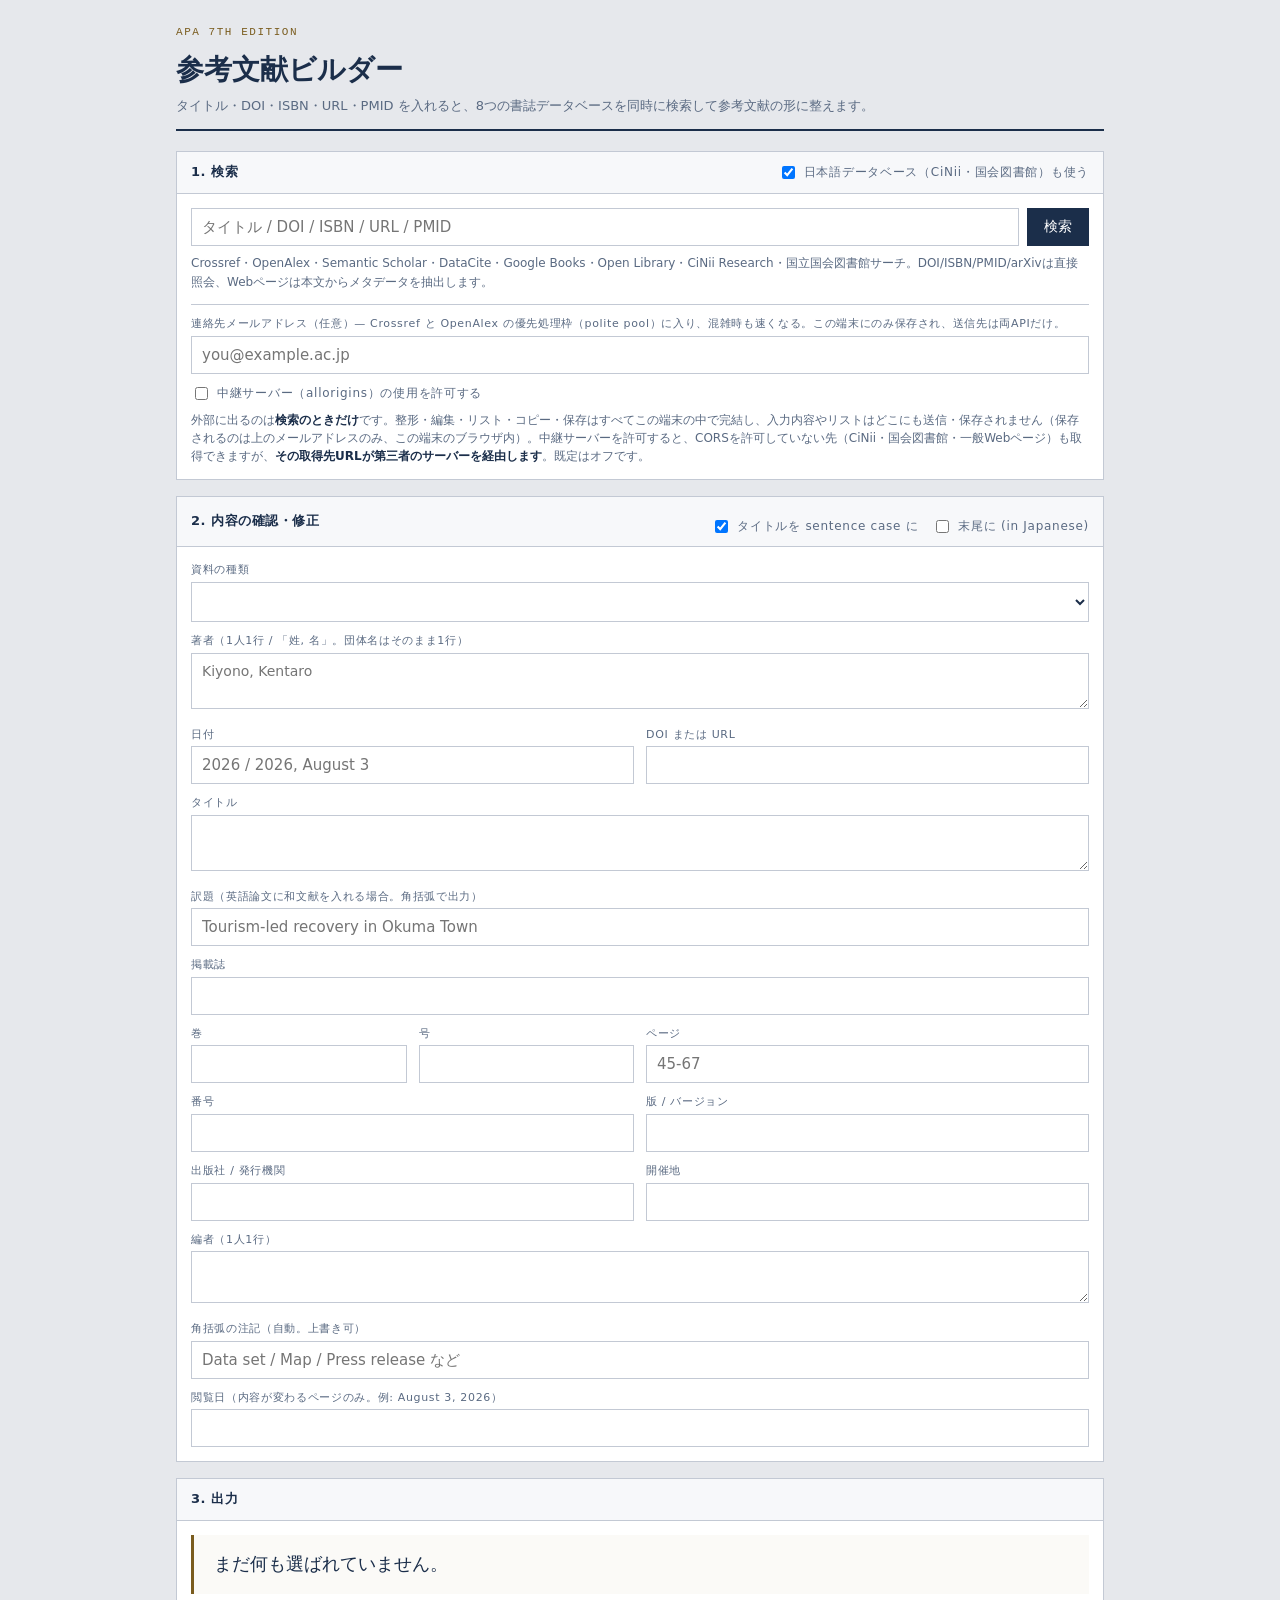
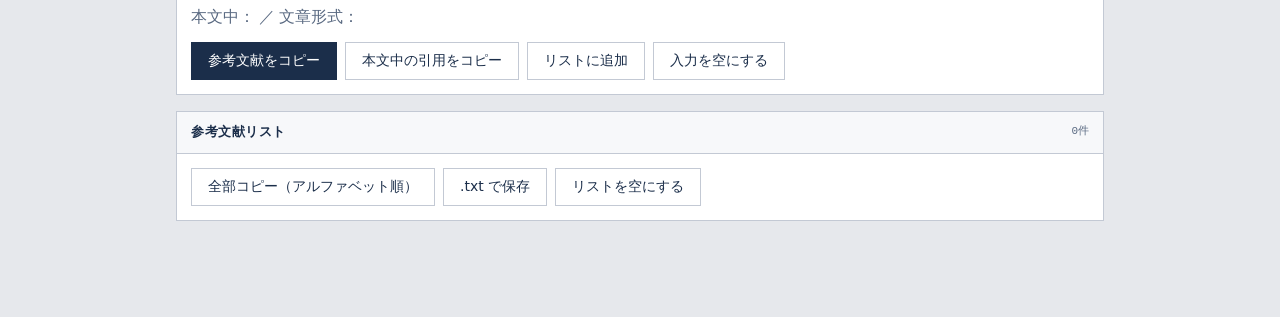
==== index.html @ dc05693f "Rename apa-reference-builder.html to index.html" ====
<!DOCTYPE html>
<html lang="ja">
<head>
<meta charset="utf-8">
<meta name="viewport" content="width=device-width,initial-scale=1">
<meta name="referrer" content="no-referrer">
<meta http-equiv="Content-Security-Policy" content="default-src 'none'; script-src 'sha256-/kB8PsT2bMf8KBr6sNuwOEn0IYfEPr0ecKoaa+F23dc='; style-src 'sha256-5qhBOXxj+8A0V5S1K7Pf5YjTyfa0Ui+eZSrd1pfh8go='; connect-src https://api.crossref.org https://api.openalex.org https://api.semanticscholar.org https://api.datacite.org https://www.googleapis.com https://openlibrary.org https://cir.nii.ac.jp https://ndlsearch.ndl.go.jp https://eutils.ncbi.nlm.nih.gov https://api.allorigins.win; img-src 'none'; font-src 'none'; media-src 'none'; object-src 'none'; frame-src 'none'; child-src 'none'; worker-src 'none'; manifest-src 'none'; base-uri 'none'; form-action 'none'; frame-ancestors 'none'">
<title>APA参考文献ビルダー</title>
<style>
:root{
  --ink:#1B2E4A;
  --ink-soft:#5A6A82;
  --paper:#E6E8EC;
  --card:#FFFFFF;
  --rule:#C3C9D4;
  --brass:#7A5C1E;
  --brass-soft:#F0E9D6;
  --warn:#8A3324;
  --sans:system-ui,-apple-system,"Segoe UI","Hiragino Sans","Noto Sans JP",sans-serif;
  --serif:"Times New Roman",Times,"YuMincho","Yu Mincho","Hiragino Mincho ProN","Noto Serif JP",serif;
  --mono:ui-monospace,SFMono-Regular,Menlo,Consolas,monospace;
}
*{box-sizing:border-box}
body{margin:0;background:var(--paper);color:var(--ink);font-family:var(--sans);font-size:15px;line-height:1.6}
.wrap{max-width:960px;margin:0 auto;padding:24px 16px 80px}
header{border-bottom:2px solid var(--ink);padding-bottom:12px;margin-bottom:20px}
h1{font-family:var(--serif);font-size:28px;font-weight:700;margin:0}
header p{margin:4px 0 0;color:var(--ink-soft);font-size:13px}
.eyebrow{font-family:var(--mono);font-size:11px;letter-spacing:.14em;text-transform:uppercase;color:var(--brass);margin:0 0 6px}
section{background:var(--card);border:1px solid var(--rule);margin-bottom:16px}
.sec-head{display:flex;justify-content:space-between;align-items:center;gap:8px;padding:10px 14px;border-bottom:1px solid var(--rule);background:#F7F8FA;flex-wrap:wrap}
.sec-head h2{font-size:13px;margin:0;font-weight:600;letter-spacing:.04em}
.sec-body{padding:14px}
.searchbar{display:flex;gap:8px;flex-wrap:wrap}
input,select,textarea{font-family:inherit;font-size:15px;color:var(--ink);background:#fff;border:1px solid var(--rule);border-radius:0;padding:9px 10px;width:100%}
input:focus,select:focus,textarea:focus,button:focus-visible{outline:2px solid var(--brass);outline-offset:1px}
textarea{resize:vertical;min-height:56px;font-size:14px}
button{font-family:inherit;font-size:14px;cursor:pointer;background:var(--ink);color:#fff;border:1px solid var(--ink);padding:9px 16px}
button:hover{background:#26405f}
button.ghost{background:transparent;color:var(--ink);border-color:var(--rule)}
button.ghost:hover{background:#EEF1F5}
button.small{padding:5px 10px;font-size:12px}
button:disabled{opacity:.45;cursor:default}
.hint{font-size:12px;color:var(--ink-soft);margin:8px 0 0}
.qbox{flex:1 1 260px;width:auto}
.panel-sub{margin-top:12px;border-top:1px solid var(--rule);padding-top:10px}
.short{min-height:44px}
.row.tight{margin-top:0}
.privacy{font-size:12px;color:var(--ink-soft);line-height:1.5;margin:0}
.privacy b{color:var(--ink);font-weight:600}
.results{list-style:none;margin:0;padding:0;max-height:420px;overflow:auto}
.results li{border-top:1px solid var(--rule);padding:10px 14px;cursor:pointer}
.results li:first-child{border-top:none}
.results li:hover,.results li:focus-visible{background:var(--brass-soft);outline:none}
.r-title{font-family:var(--serif);font-size:17px;line-height:1.35}
.r-meta{font-size:12px;color:var(--ink-soft);margin-top:3px}
.tag{font-family:var(--mono);font-size:10px;letter-spacing:.08em;text-transform:uppercase;color:var(--brass);border:1px solid var(--brass);padding:1px 5px;margin-right:6px;white-space:nowrap}
.grid{display:grid;grid-template-columns:repeat(4,1fr);gap:10px 12px}
.grid>div{grid-column:span 2}
.grid>div.full{grid-column:1/-1}
.grid>div.qtr{grid-column:span 1}
label{display:block;font-size:11px;letter-spacing:.06em;color:var(--ink-soft);margin-bottom:3px}
.output{font-family:var(--serif);font-size:18px;line-height:1.5;padding:16px 16px 16px 20px;border-left:3px solid var(--brass);background:#FBFAF7;padding-left:calc(20px + 2.2em);text-indent:-2.2em}
.intext{font-family:var(--serif);font-size:16px;margin-top:10px;color:var(--ink-soft)}
.intext b{font-weight:400;color:var(--ink)}
.row{display:flex;gap:8px;flex-wrap:wrap;margin-top:12px}
.list{list-style:none;margin:0;padding:0}
.list li{font-family:var(--serif);font-size:17px;border-top:1px solid var(--rule);padding:12px 70px 12px calc(14px + 2.2em);text-indent:-2.2em;position:relative}
.list li:first-child{border-top:none}
.list .del{position:absolute;right:8px;top:9px;text-indent:0}
.empty{padding:14px;color:var(--ink-soft);font-size:13px;font-family:var(--sans);text-indent:0}
.status{font-size:13px;color:var(--ink-soft);padding:12px 14px;border-top:1px solid var(--rule)}
.status.err{color:var(--warn)}
.toggle{display:flex;align-items:center;gap:6px;font-size:12px;color:var(--ink-soft);margin:0}
.toggle input{width:auto}
.proxy-row{margin:10px 0 8px}
.opts{display:flex;gap:14px;flex-wrap:wrap;margin-top:10px}
.count{font-family:var(--mono);font-size:11px;color:var(--ink-soft)}
@media(max-width:700px){
  .grid{grid-template-columns:repeat(2,1fr)}
  .grid>div.qtr{grid-column:span 1}
  .output,.list li{font-size:16px}
}
</style>
</head>
<body>
<div class="wrap">

<header>
  <p class="eyebrow">APA 7th edition</p>
  <h1>参考文献ビルダー</h1>
  <p>タイトル・DOI・ISBN・URL・PMID を入れると、8つの書誌データベースを同時に検索して参考文献の形に整えます。</p>
</header>

<section>
  <div class="sec-head">
    <h2>1. 検索</h2>
    <label class="toggle"><input type="checkbox" id="jp-src" checked>日本語データベース（CiNii・国会図書館）も使う</label>
  </div>
  <div class="sec-body">
    <div class="searchbar">
      <input id="q" placeholder="タイトル / DOI / ISBN / URL / PMID" class="qbox">
      <button id="go">検索</button>
    </div>
    <p class="hint">Crossref・OpenAlex・Semantic Scholar・DataCite・Google Books・Open Library・CiNii Research・国立国会図書館サーチ。DOI/ISBN/PMID/arXivは直接照会、Webページは本文からメタデータを抽出します。</p>
    <div class="panel-sub">
      <label for="mailto">連絡先メールアドレス（任意）— Crossref と OpenAlex の優先処理枠（polite pool）に入り、混雑時も速くなる。この端末にのみ保存され、送信先は両APIだけ。</label>
      <input id="mailto" type="email" placeholder="you@example.ac.jp" autocomplete="email">
      <p class="hint" id="mailto-state"></p>
      <label class="toggle proxy-row"><input type="checkbox" id="use-proxy">中継サーバー（allorigins）の使用を許可する</label>
      <p class="privacy">外部に出るのは<b>検索のときだけ</b>です。整形・編集・リスト・コピー・保存はすべてこの端末の中で完結し、入力内容やリストはどこにも送信・保存されません（保存されるのは上のメールアドレスのみ、この端末のブラウザ内）。中継サーバーを許可すると、CORSを許可していない先（CiNii・国会図書館・一般Webページ）も取得できますが、<b>その取得先URLが第三者のサーバーを経由します</b>。既定はオフです。</p>
    </div>
  </div>
  <div id="status" class="status" hidden></div>
  <ul id="results" class="results"></ul>
</section>

<section>
  <div class="sec-head">
    <h2>2. 内容の確認・修正</h2>
    <div class="opts">
      <label class="toggle"><input type="checkbox" id="sentence" checked>タイトルを sentence case に</label>
      <label class="toggle"><input type="checkbox" id="jp-note">末尾に (in Japanese)</label>
    </div>
  </div>
  <div class="sec-body">
    <div class="grid">
      <div class="full" id="w-type">
        <label for="f-type">資料の種類</label>
        <select id="f-type"></select>
      </div>
      <div class="full" id="w-authors">
        <label for="f-authors">著者（1人1行 / 「姓, 名」。団体名はそのまま1行）</label>
        <textarea id="f-authors" placeholder="Kiyono, Kentaro"></textarea>
      </div>
      <div id="w-year">
        <label for="f-year">日付</label>
        <input id="f-year" placeholder="2026 / 2026, August 3">
      </div>
      <div id="w-doi">
        <label for="f-doi">DOI または URL</label>
        <input id="f-doi">
      </div>
      <div class="full" id="w-title">
        <label for="f-title">タイトル</label>
        <textarea id="f-title"></textarea>
      </div>
      <div class="full" id="w-translated">
        <label for="f-translated">訳題（英語論文に和文献を入れる場合。角括弧で出力）</label>
        <input id="f-translated" placeholder="Tourism-led recovery in Okuma Town">
      </div>
      <div class="full" id="w-container">
        <label for="f-container">掲載誌</label>
        <input id="f-container">
      </div>
      <div class="qtr" id="w-volume"><label for="f-volume">巻</label><input id="f-volume"></div>
      <div class="qtr" id="w-issue"><label for="f-issue">号</label><input id="f-issue"></div>
      <div id="w-pages"><label for="f-pages">ページ</label><input id="f-pages" placeholder="45-67"></div>
      <div id="w-number"><label for="f-number">番号</label><input id="f-number"></div>
      <div id="w-edition"><label for="f-edition">版 / バージョン</label><input id="f-edition"></div>
      <div id="w-publisher"><label for="f-publisher">出版社 / 発行機関</label><input id="f-publisher"></div>
      <div id="w-location"><label for="f-location">開催地</label><input id="f-location"></div>
      <div class="full" id="w-editors"><label for="f-editors">編者（1人1行）</label><textarea id="f-editors" class="short"></textarea></div>
      <div class="full" id="w-descriptor"><label for="f-descriptor">角括弧の注記（自動。上書き可）</label><input id="f-descriptor" placeholder="Data set / Map / Press release など"></div>
      <div class="full" id="w-retrieved"><label for="f-retrieved">閲覧日（内容が変わるページのみ。例: August 3, 2026）</label><input id="f-retrieved"></div>
    </div>
  </div>
</section>

<section>
  <div class="sec-head"><h2>3. 出力</h2></div>
  <div class="sec-body">
    <div id="out" class="output">まだ何も選ばれていません。</div>
    <div class="intext">本文中：<b id="intext-p"></b> ／ 文章形式：<b id="intext-n"></b></div>
    <div class="row">
      <button id="copy">参考文献をコピー</button>
      <button id="copy-in" class="ghost">本文中の引用をコピー</button>
      <button id="add" class="ghost">リストに追加</button>
      <button id="reset" class="ghost">入力を空にする</button>
    </div>
  </div>
</section>

<section>
  <div class="sec-head">
    <h2>参考文献リスト</h2>
    <span class="count" id="count">0件</span>
  </div>
  <ul id="list" class="list"></ul>
  <div class="sec-body">
    <div class="row tight">
      <button id="copy-all" class="ghost">全部コピー（アルファベット順）</button>
      <button id="download" class="ghost">.txt で保存</button>
      <button id="clear" class="ghost">リストを空にする</button>
    </div>
  </div>
</section>

</div>

<script>
"use strict";
const $ = id => document.getElementById(id);

/* ============ 資料タイプ定義 ============ */
/* standalone: タイトル自体を斜体にする（単独刊行物）か否か */
const TYPES = {
  journal:   {ja:"雑誌論文", standalone:false, show:["container","volume","issue","pages","number"], labels:{container:"掲載誌", number:"論文番号"}},
  magazine:  {ja:"一般雑誌記事", standalone:false, show:["container","volume","issue","pages"], labels:{container:"雑誌名"}},
  newspaper: {ja:"新聞記事", standalone:false, show:["container","pages"], labels:{container:"新聞名"}},
  book:      {ja:"書籍", standalone:true, show:["edition","publisher"], labels:{}},
  editedbook:{ja:"編著書（全体）", standalone:true, show:["editors","edition","publisher"], labels:{}},
  chapter:   {ja:"書籍の1章", standalone:false, show:["editors","container","edition","pages","publisher"], labels:{container:"書名"}},
  encyclopedia:{ja:"事典項目", standalone:false, show:["editors","container","edition","pages","publisher"], labels:{container:"事典名"}},
  conference:{ja:"学会発表論文（予稿集）", standalone:false, show:["container","pages","publisher"], labels:{container:"予稿集名"}},
  presentation:{ja:"学会発表（口頭・ポスター）", standalone:true, show:["container","location"], labels:{container:"学会名"}, desc:"Conference presentation"},
  report:    {ja:"報告書 / 白書", standalone:true, show:["number","publisher"], labels:{number:"報告書番号"}},
  preprint:  {ja:"プレプリント", standalone:true, show:["container"], labels:{container:"リポジトリ名"}, desc:"Preprint"},
  thesis:    {ja:"学位論文", standalone:true, show:["publisher","container"], labels:{publisher:"授与大学", container:"データベース名"}, desc:"Doctoral dissertation"},
  webpage:   {ja:"Webページ", standalone:true, show:["container","retrieved"], labels:{container:"サイト名"}},
  blog:      {ja:"ブログ記事", standalone:false, show:["container"], labels:{container:"ブログ名"}},
  news_web:  {ja:"Web記事（ニュースサイト）", standalone:false, show:["container"], labels:{container:"サイト名"}},
  dataset:   {ja:"データセット", standalone:true, show:["edition","publisher"], labels:{}, desc:"Data set"},
  statistics:{ja:"統計表", standalone:true, show:["publisher","retrieved"], labels:{publisher:"作成機関"}, desc:"Data set"},
  software:  {ja:"ソフトウェア", standalone:true, show:["edition","publisher"], labels:{}, desc:"Computer software"},
  video:     {ja:"動画（YouTube等）", standalone:true, show:["container"], labels:{container:"プラットフォーム"}, desc:"Video"},
  podcast:   {ja:"ポッドキャスト", standalone:false, show:["container","number","publisher"], labels:{container:"番組名", number:"エピソード番号"}, desc:"Audio podcast episode"},
  social:    {ja:"SNS投稿", standalone:true, show:["container"], labels:{container:"プラットフォーム"}, desc:"Post"},
  press:     {ja:"プレスリリース", standalone:true, show:["publisher"], labels:{}, desc:"Press release"},
  standard:  {ja:"規格", standalone:true, show:["number","publisher"], labels:{number:"規格番号"}, descNum:"Standard No."},
  map:       {ja:"地図", standalone:true, show:["publisher"], labels:{}, desc:"Map"},
  law:       {ja:"法令・条例", standalone:true, show:["number","publisher"], labels:{number:"法令番号"}},
  manuscript:{ja:"未公刊資料", standalone:true, show:["publisher"], labels:{publisher:"所属機関"}, desc:"Unpublished manuscript"},
  other:     {ja:"その他", standalone:true, show:["container","volume","issue","pages","number","edition","publisher","editors","location"], labels:{}}
};
const ALL_FIELDS = ["container","volume","issue","pages","number","edition","publisher","editors","location","retrieved"];
const BASE_LABELS = {container:"掲載誌 / 書名 / サイト名", volume:"巻", issue:"号", pages:"ページ",
  number:"番号", edition:"版 / バージョン", publisher:"出版社 / 発行機関", editors:"編者（1人1行）",
  location:"開催地", retrieved:"閲覧日（内容が変わるページのみ。例: August 3, 2026）"};

const sel = $("f-type");
Object.entries(TYPES).forEach(([k, v]) => {
  const o = document.createElement("option");
  o.value = k; o.textContent = v.ja; sel.appendChild(o);
});

/* ============ ユーティリティ ============ */
function blank(){
  return {type:"journal", year:"", authors:[], title:"", translated:"", container:"", volume:"",
    issue:"", pages:"", number:"", edition:"", publisher:"", editors:[], location:"",
    descriptor:"", retrieved:"", doi:"", source:""};
}
let entry = blank();
let saved = [];
let candidates = [];

const isCJK = s => /[\u3040-\u30ff\u3400-\u9fff\uf900-\ufaff]/.test(s || "");
const stripTags = s => (s || "").replace(/<[^>]+>/g, "").replace(/\s+/g, " ").trim();
const esc = s => (s || "").replace(/&/g, "&amp;").replace(/</g, "&lt;").replace(/>/g, "&gt;");
const dash = s => (s || "").replace(/\s*[-–—]\s*/g, "–");

function initials(given){
  if(!given) return "";
  return given.trim().split(/\s+/).map(part =>
    part.split("-").map(p => {
      const c = p.replace(/[.\s]/g, "").charAt(0);
      return c ? c.toUpperCase() + "." : "";
    }).filter(Boolean).join("-")
  ).filter(Boolean).join(" ");
}

function looksTitleCase(s){
  const w = s.split(/\s+/).filter(x => x.length > 3);
  if(w.length < 3) return false;
  return w.filter(x => /^[A-Z]/.test(x)).length / w.length > 0.6;
}

/* sentence case: 固有名詞を壊さないよう「小文字にしてよい語」を判定する。
   判定順 = 頭字語 → 文頭 → 固有名詞リスト → 地名語（直前が固有名詞のとき） → 一般語 → 接尾辞 → 残りは大文字のまま */
const COMMON = new Set(("a an the and or but not no nor of in on at by for with from to into onto upon "+
"as is are was were be been being do does did has have had can could may might must shall should will would "+
"this that these those it its their his her our your my we they he she you i "+
"about above across after against along among around before behind below beneath beside besides between beyond "+
"during except inside outside over through throughout toward towards under underneath until up via within without "+
"more most less least many much few several such same other others another each every both all any some none "+
"new old first second third early late later recent current future past present initial final "+
"case cases study studies research analysis analyses review overview survey report reports paper papers article "+
"approach approaches method methods methodology framework model models theory theories concept concepts "+
"effect effects impact impacts influence outcome outcomes result results finding findings evidence "+
"factor factors role roles use uses using used application applications practice practices process processes "+
"system systems network networks structure structures pattern patterns trend trends change changes "+
"development developments growth decline increase decrease reduction improvement "+
"management planning policy policies strategy strategies governance decision decisions "+
"community communities society social economic economy economics political culture cultural "+
"population populations resident residents people person household households citizen citizens "+
"health healthcare medical clinical mental physical wellbeing risk risks safety exposure dose "+
"radiation nuclear radioactive contamination decontamination emission emissions pollution "+
"disaster disasters earthquake tsunami flood flooding typhoon hazard hazards emergency crisis "+
"evacuation evacuees recovery reconstruction rehabilitation resilience vulnerability preparedness mitigation "+
"tourism tourist tourists travel visitor visitors heritage destination destinations hospitality "+
"region regional local national international global rural urban coastal inland "+
"land landscape environment environmental ecological ecosystem climate weather energy water soil air forest "+
"data dataset information knowledge evidence indicator indicators index measurement assessment evaluation "+
"education educational learning teaching training school schools student students "+
"industry industries agriculture agricultural fishery fisheries manufacturing business businesses market markets "+
"transport transportation infrastructure housing building buildings facility facilities service services "+
"migration mobility depopulation aging ageing demographic demography age gender women men children youth elderly "+
"public private government governmental municipal administrative institutional "+
"design designed development based driven led oriented related associated compared comparative "+
"analysis empirical quantitative qualitative statistical spatial temporal experimental theoretical "+
"between within across toward lessons lesson perspective perspectives implication implications challenge challenges "+
"role importance significance relationship relationships difference differences similarity "+
"quality quantity level levels rate rates scale scales size number amount "+
"toward evidence potential possible necessary important major minor main key core "+
"long short term terms year years month months day days time times period stage stages phase phases "+
"life living work working home place places space spaces area areas site sites zone zones "+
"support recovery response responses reaction adaptation adaptive sustainable sustainability "+
"question questions issue issues problem problems solution solutions "+
"introduction conclusion discussion background context overview summary "+
"accident accidents incident incidents damage damages loss losses death deaths injury injuries victim victims "+
"post pre non anti inter intra multi sub trans cross self semi mid co re counter over under").split(/\s+/));

const GEO = new Set(("city town village ward district prefecture province county state region island islands "+
"bay river valley mountain mountains peninsula coast basin plain lake sea gulf strait canal "+
"university institute college school hospital museum station port airport temple shrine park "+
"government ministry agency bureau department center centre street road bridge dam plant").split(" "));

const PROPER = new Set(("january february march april may june july august september october november december "+
"monday tuesday wednesday thursday friday saturday sunday "+
"beijing nanjing chongqing kunming wyoming reading hastings bath nice mobile turkey jordan chad mali china "+
"cologne florence naples").split(/\s+/));

const SUFFIX = /(tion|sion|ment|ness|ance|ence|ity|ism|ology|ography|graphy|ship|ships|able|ible|ical|less|ful|ous|ive|ives)$/;

function sentenceCase(str){
  const s = stripTags(str);
  if(!s || isCJK(s) || !looksTitleCase(s)) return s;
  let capNext = true, prevKeptCap = false;
  return s.split(/(\s+)/).map(w => {
    if(!w.trim()) return w;
    const endsSentence = /[.:?!]["')\]]*$/.test(w);
    let keptCap = false;
    const out = w.split("-").map((p, i) => {
      const core = p.replace(/[^A-Za-z']/g, "");
      if(!core) return p;
      const lower = core.toLowerCase();
      if(core.length > 1 && core === core.toUpperCase()){ keptCap = true; return p; }
      if(/[a-z][A-Z]/.test(p)){ keptCap = true; return p; }
      if(!/^[A-Z]/.test(p)) return p;
      if(capNext && i === 0) return p;
      if(PROPER.has(lower)){ keptCap = true; return p; }
      if(GEO.has(lower) && (prevKeptCap || keptCap)){ keptCap = true; return p; }
      if(COMMON.has(lower) || SUFFIX.test(lower)) return p.charAt(0).toLowerCase() + p.slice(1);
      keptCap = true;
      return p;
    }).join("-");
    prevKeptCap = keptCap;
    capNext = endsSentence;
    return out;
  }).join("");
}

function parsePeople(text){
  return (text || "").split(/[\n;]/).map(line => {
    const t = line.trim();
    if(!t) return null;
    if(t.includes(",")){
      const [family, ...rest] = t.split(",");
      return {family: family.trim(), given: rest.join(",").trim()};
    }
    if(isCJK(t)) return {family: t, given: ""};
    const parts = t.split(/\s+/);
    if(parts.length === 1) return {family: t, given: ""};
    return {family: parts.pop(), given: parts.join(" ")};
  }).filter(Boolean);
}
const peopleToText = list => list.map(a => a.given ? `${a.family}, ${a.given}` : a.family).join("\n");
const isOrg = a => !a.given && /\s/.test(a.family) && !isCJK(a.family);

function nameInverted(a){
  if(isCJK(a.family + a.given)) return (a.family + (a.given ? " " + a.given : "")).trim();
  if(isOrg(a)) return a.family;
  const ini = initials(a.given);
  return ini ? `${a.family}, ${ini}` : a.family;
}
function nameForward(a){
  if(isCJK(a.family + a.given) || isOrg(a)) return (a.family + (a.given ? " " + a.given : "")).trim();
  const ini = initials(a.given);
  return ini ? `${ini} ${a.family}` : a.family;
}
function joinAuthors(list){
  const n = list.map(nameInverted);
  if(!n.length) return "";
  if(n.length === 1) return n[0];
  if(n.length === 2) return `${n[0]}, & ${n[1]}`;
  if(n.length <= 20) return `${n.slice(0, -1).join(", ")}, & ${n[n.length - 1]}`;
  return `${n.slice(0, 19).join(", ")}, . . . ${n[n.length - 1]}`;
}
function joinEditors(list){
  const n = list.map(nameForward);
  if(!n.length) return "";
  if(n.length === 1) return n[0];
  if(n.length === 2) return `${n[0]} & ${n[1]}`;
  return `${n.slice(0, -1).join(", ")}, & ${n[n.length - 1]}`;
}

function linkOf(e){
  const d = (e.doi || "").trim();
  if(!d) return "";
  const m = d.match(/10\.\d{4,9}\/[^\s"<>]+/);
  if(m) return "https://doi.org/" + m[0].replace(/[.,;)\]]+$/, "");
  return d;
}

/* ============ APA 組み立て ============ */
function buildHTML(e){
  const t = TYPES[e.type] || TYPES.other;
  const A = joinAuthors(e.authors);
  const year = e.year.trim() || "n.d.";
  let titleText = $("sentence").checked ? sentenceCase(e.title) : stripTags(e.title);
  if(!titleText && !A) return "";
  let T = esc(titleText);
  if(e.translated.trim()) T += ` [${esc(stripTags(e.translated))}]`;
  const title = t.standalone ? `<em>${T}</em>` : T;

  const C = esc(stripTags(e.container));
  const P = esc(stripTags(e.publisher));
  const pages = esc(dash(e.pages));
  const url = linkOf(e);
  const link = url ? (e.retrieved.trim()
    ? `Retrieved ${esc(e.retrieved.trim())}, from ${esc(url)}`
    : esc(url)) : "";

  const descriptor = (e.descriptor || t.desc || "").trim();
  const descPart = descriptor ? ` [${esc(descriptor)}]` : "";
  const editors = joinEditors(e.editors);
  const edLabel = e.editors.length > 1 ? "Eds." : "Ed.";

  let head = A ? `${esc(A)} (${esc(year)}).` : `(${esc(year)}).`;
  if(!A && C && ["webpage", "news_web", "press", "statistics"].includes(e.type)){
    head = `${C} (${esc(year)}).`;
  }
  if(e.type === "editedbook" && editors && !A) head = `${esc(editors)} (${edLabel}). (${esc(year)}).`;

  const parts = [];
  const push = s => { if(s && s.trim()) parts.push(s.trim()); };

  push(head);

  switch(e.type){
    case "journal":
    case "magazine": {
      push(title + descPart + ".");
      if(C){
        let s = `<em>${C}${e.volume ? ", " + esc(e.volume) : ""}</em>`;
        if(e.issue) s += `(${esc(e.issue)})`;
        if(pages) s += `, ${pages}`;
        else if(e.number) s += `, Article ${esc(e.number)}`;
        push(s + ".");
      }
      break;
    }
    case "newspaper": {
      push(title + descPart + ".");
      push(C ? `<em>${C}</em>${pages ? ", " + pages : ""}.` : "");
      break;
    }
    case "book":
    case "editedbook": {
      let s = title;
      if(e.edition) s += ` (${esc(e.edition)} ed.)`;
      push(s + descPart + ".");
      push(P ? P + "." : "");
      break;
    }
    case "chapter":
    case "encyclopedia": {
      push(title + descPart + ".");
      let s = "In ";
      if(editors) s += `${esc(editors)} (${edLabel}), `;
      s += `<em>${C}</em>`;
      const inner = [];
      if(e.edition) inner.push(`${esc(e.edition)} ed.`);
      if(pages) inner.push(`pp. ${pages}`);
      if(inner.length) s += ` (${inner.join(", ")})`;
      push(s + ".");
      push(P ? P + "." : "");
      break;
    }
    case "conference": {
      push(title + descPart + ".");
      push(C ? `In <em>${C}</em>${pages ? ` (pp. ${pages})` : ""}.` : "");
      push(P ? P + "." : "");
      break;
    }
    case "presentation": {
      push(title + descPart + ".");
      push([C, esc(e.location)].filter(Boolean).join(", ") + ".");
      break;
    }
    case "report": {
      let s = title;
      if(e.number) s += ` (Report No. ${esc(e.number)})`;
      push(s + descPart + ".");
      push(P ? P + "." : "");
      break;
    }
    case "standard": {
      let s = title;
      if(e.number) s += ` (Standard No. ${esc(e.number)})`;
      push(s + ".");
      push(P ? P + "." : "");
      break;
    }
    case "law": {
      let s = title;
      if(e.number) s += ` (${esc(e.number)})`;
      push(s + ".");
      push(P ? P + "." : "");
      break;
    }
    case "preprint": {
      push(title + descPart + ".");
      push((C || P) ? (C || P) + "." : "");
      break;
    }
    case "thesis": {
      const inner = [descriptor || "Thesis", P].filter(Boolean).join(", ");
      push(`${title} [${esc(inner)}].`);
      push(C ? C + "." : "");
      break;
    }
    case "dataset":
    case "software": {
      let s = title;
      if(e.edition) s += ` (Version ${esc(e.edition)})`;
      push(s + descPart + ".");
      push(P ? P + "." : "");
      break;
    }
    case "statistics": {
      push(title + descPart + ".");
      push(P ? P + "." : "");
      break;
    }
    case "podcast": {
      let s = title;
      if(e.number) s += ` (No. ${esc(e.number)})`;
      push(s + descPart + ".");
      push(C ? `In <em>${C}</em>.` : "");
      push(P ? P + "." : "");
      break;
    }
    case "video":
    case "social": {
      push(title + descPart + ".");
      push(C ? C + "." : "");
      break;
    }
    case "blog":
    case "news_web": {
      push(title + descPart + ".");
      push(C ? `<em>${C}</em>.` : "");
      break;
    }
    case "webpage": {
      push(title + descPart + ".");
      const site = (A && stripTags(e.container) === stripTags(joinAuthors(e.authors))) ? "" : C;
      push(site ? site + "." : "");
      break;
    }
    default: {
      let s = title;
      if(e.edition) s += ` (${esc(e.edition)} ed.)`;
      push(s + descPart + ".");
      if(C){
        let c = `<em>${C}${e.volume ? ", " + esc(e.volume) : ""}</em>`;
        if(e.issue) c += `(${esc(e.issue)})`;
        if(pages) c += `, ${pages}`;
        push(c + ".");
      }
      push(P ? P + "." : "");
    }
  }
  push(link);
  if($("jp-note").checked) push("(in Japanese)");

  return parts.join(" ")
    .replace(/\s+/g, " ")
    .replace(/\s+\./g, ".")
    .replace(/\.\.(?!\.)/g, ".")
    .trim();
}

const toPlain = html => html.replace(/<[^>]+>/g, "");
/* innerHTML に入れる直前の最終防衛線: <em> と </em> 以外のタグを削除する */
const sanitize = html => String(html).replace(/<(?!\/?em>)[^>]*>/gi, "");

function inText(e){
  const year = (e.year.trim().split(",")[0] || "n.d.").trim();
  const names = e.authors.map(a => a.family).filter(Boolean);
  let key;
  if(!names.length){
    key = stripTags(e.container) || stripTags(e.title).split(/\s+/).slice(0, 4).join(" ") || "Anonymous";
    if(!stripTags(e.container)) key = `"${key}"`;
  }
  else if(names.length === 1) key = names[0];
  else if(names.length === 2) key = `${names[0]} & ${names[1]}`;
  else key = `${names[0]} et al.`;
  return {paren:`(${key}, ${year})`, narrative:`${key.replace(" & ", " and ")} (${year})`};
}

/* ============ フォーム ============ */
function applyTypeUI(){
  const t = TYPES[$("f-type").value] || TYPES.other;
  ALL_FIELDS.forEach(f => {
    const w = $("w-" + f);
    const on = t.show.includes(f);
    w.hidden = !on;
    if(on){
      const lab = w.querySelector("label");
      lab.textContent = (t.labels && t.labels[f]) || BASE_LABELS[f];
    }
  });
  $("w-retrieved").hidden = !["webpage", "statistics", "news_web", "other"].includes($("f-type").value);
}

const FORM_FIELDS = ["type","year","authors","title","translated","container","volume","issue",
  "pages","number","edition","publisher","editors","location","descriptor","retrieved","doi"];

function fillForm(){
  $("f-type").value = TYPES[entry.type] ? entry.type : "other";
  $("f-year").value = entry.year;
  $("f-authors").value = peopleToText(entry.authors);
  $("f-title").value = stripTags(entry.title);
  $("f-translated").value = entry.translated;
  $("f-container").value = entry.container;
  $("f-volume").value = entry.volume;
  $("f-issue").value = entry.issue;
  $("f-pages").value = entry.pages;
  $("f-number").value = entry.number;
  $("f-edition").value = entry.edition;
  $("f-publisher").value = entry.publisher;
  $("f-editors").value = peopleToText(entry.editors);
  $("f-location").value = entry.location;
  $("f-descriptor").value = entry.descriptor;
  $("f-retrieved").value = entry.retrieved;
  $("f-doi").value = entry.doi;
  $("jp-note").checked = !!entry.jpNote;
  applyTypeUI();
  render();
}

function readForm(){
  entry.type = $("f-type").value;
  entry.year = $("f-year").value;
  entry.authors = parsePeople($("f-authors").value);
  entry.title = $("f-title").value;
  entry.translated = $("f-translated").value;
  entry.container = $("f-container").value;
  entry.volume = $("f-volume").value;
  entry.issue = $("f-issue").value;
  entry.pages = $("f-pages").value;
  entry.number = $("f-number").value;
  entry.edition = $("f-edition").value;
  entry.publisher = $("f-publisher").value;
  entry.editors = parsePeople($("f-editors").value);
  entry.location = $("f-location").value;
  entry.descriptor = $("f-descriptor").value;
  entry.retrieved = $("f-retrieved").value;
  entry.doi = $("f-doi").value;
  render();
}

FORM_FIELDS.forEach(f => {
  const el = $("f-" + f);
  el.addEventListener("input", readForm);
  el.addEventListener("change", () => { if(f === "type") applyTypeUI(); readForm(); });
});
$("sentence").addEventListener("change", render);
$("jp-note").addEventListener("change", render);

function render(){
  const html = buildHTML(entry);
  if(html.trim()) $("out").innerHTML = sanitize(html);
  else $("out").textContent = "まだ何も選ばれていません。";
  const it = inText(entry);
  $("intext-p").textContent = it.paren;
  $("intext-n").textContent = it.narrative;
}

/* ============ 取得 ============ */
function status(msg, isErr){
  const el = $("status");
  el.hidden = !msg;
  el.textContent = msg || "";
  el.className = "status" + (isErr ? " err" : "");
}

const PROXY = u => "https://api.allorigins.win/raw?url=" + encodeURIComponent(u);

/* polite pool 用の連絡先。保存できない環境（サンドボックス等）ではセッション内のみ保持 */
const MAIL_KEY = "apa-builder-mailto";
let mailto = "";
const validMail = s => /^[^\s@]+@[^\s@]+\.[^\s@]+$/.test(s);
const polite = () => validMail(mailto) ? "&mailto=" + encodeURIComponent(mailto) : "";

function loadMail(){
  try{ mailto = localStorage.getItem(MAIL_KEY) || ""; }catch(e){ mailto = ""; }
  $("mailto").value = mailto;
  showMailState();
}
function showMailState(){
  const el = $("mailto-state");
  if(!mailto) el.textContent = "未設定：匿名プールで検索します。";
  else if(!validMail(mailto)) el.textContent = "メールアドレスの形式が不正です。匿名プールで検索します。";
  else el.textContent = "polite pool を使用中。";
}
$("mailto").addEventListener("input", e => {
  mailto = e.target.value.trim();
  try{ localStorage.setItem(MAIL_KEY, mailto); }catch(err){}
  showMailState();
});

const MAX_BYTES = 3e6;
const TIMEOUT_MS = 12000;

/* 送信を最小化した fetch: Cookie を送らない・Referer を送らない・キャッシュしない・
   12秒でタイムアウト・応答サイズ上限あり。中継サーバーは明示的に許可した場合のみ。 */
async function getText(url, useProxy){
  if(useProxy && !$("use-proxy").checked) throw new Error("proxy-off");
  const ctl = new AbortController();
  const timer = setTimeout(() => ctl.abort(), TIMEOUT_MS);
  try{
    const r = await fetch(useProxy ? PROXY(url) : url, {
      method: "GET",
      mode: "cors",
      credentials: "omit",
      cache: "no-store",
      referrerPolicy: "no-referrer",
      headers: {"Accept": "application/json, text/xml, text/html"},
      signal: ctl.signal
    });
    if(!r.ok) throw new Error("HTTP " + r.status);
    const txt = await r.text();
    if(txt.length > MAX_BYTES) throw new Error("応答が大きすぎます");
    return txt;
  }finally{
    clearTimeout(timer);
  }
}

/* 取得先の検証: http/https 以外と、ローカル・内部ネットワーク宛は拒否 */
function safeURL(raw){
  let u;
  try{ u = new URL(raw.trim()); }catch(e){ throw new Error("URLの形式が不正です"); }
  if(u.protocol !== "http:" && u.protocol !== "https:") throw new Error("http / https 以外は取得しません");
  const h = u.hostname.toLowerCase().replace(/^\[|\]$/g, "");
  if(h === "localhost" || h.endsWith(".localhost") || h.endsWith(".local") || h === "::1" ||
     /^(127\.|10\.|192\.168\.|169\.254\.|0\.)/.test(h) ||
     /^172\.(1[6-9]|2\d|3[01])\./.test(h) ||
     /^(fc|fd|fe80)/.test(h))
    throw new Error("ローカル・内部ネットワークのアドレスは取得しません");
  return u.href;
}
async function getJSON(url, allowProxy){
  try{ return JSON.parse(await getText(url, false)); }
  catch(e){
    if(!allowProxy) throw e;
    return JSON.parse(await getText(url, true));
  }
}
async function getXML(url, allowProxy){
  let txt;
  try{ txt = await getText(url, false); }
  catch(e){
    if(!allowProxy) throw e;
    txt = await getText(url, true);
  }
  return new DOMParser().parseFromString(txt, "text/xml");
}

const splitName = n => {
  const t = (n || "").trim();
  if(!t) return null;
  if(isCJK(t)) return {family:t.replace(/\s+/g, " "), given:""};
  if(t.includes(",")){
    const [f, ...r] = t.split(",");
    return {family:f.trim(), given:r.join(",").trim()};
  }
  const p = t.split(/\s+/);
  if(p.length === 1) return {family:t, given:""};
  return {family:p.pop(), given:p.join(" ")};
};

/* --- Crossref --- */
const CR_TYPE = {"journal-article":"journal","book":"book","monograph":"book","edited-book":"editedbook",
  "book-chapter":"chapter","book-section":"chapter","book-part":"chapter","reference-entry":"encyclopedia",
  "proceedings-article":"conference","posted-content":"preprint","report":"report",
  "report-component":"report","dissertation":"thesis","dataset":"dataset","standard":"standard"};

function fromCrossref(it){
  const e = blank(); e.source = "Crossref";
  e.type = CR_TYPE[it.type] || "journal";
  const dp = ((it.issued || {})["date-parts"] || [[]])[0] || [];
  e.year = dp[0] ? String(dp[0]) : "";
  e.authors = (it.author || []).map(a => a.family ? {family:a.family, given:a.given || ""} : splitName(a.name)).filter(Boolean);
  e.editors = (it.editor || []).map(a => ({family:a.family || "", given:a.given || ""}));
  let t = (it.title || [])[0] || "";
  if((it.subtitle || [])[0]) t += ": " + it.subtitle[0];
  e.title = stripTags(t);
  e.container = stripTags((it["container-title"] || [])[0] || (it.event && it.event.name) || "");
  e.volume = it.volume || ""; e.issue = it.issue || ""; e.pages = it.page || "";
  e.number = it["article-number"] || "";
  e.publisher = it.publisher || "";
  e.doi = it.DOI ? "https://doi.org/" + it.DOI : (it.URL || "");
  if(e.type === "preprint" && !e.container) e.container = it["group-title"] || e.publisher;
  if(["book", "editedbook", "report"].includes(e.type)) e.container = "";
  return e;
}

/* --- OpenAlex --- */
const OA_TYPE = {"article":"journal","book":"book","book-chapter":"chapter","dissertation":"thesis",
  "preprint":"preprint","report":"report","dataset":"dataset","standard":"standard","paratext":"other"};
function fromOpenAlex(w){
  const e = blank(); e.source = "OpenAlex";
  e.type = OA_TYPE[w.type] || "journal";
  e.title = stripTags(w.display_name || w.title || "");
  e.year = w.publication_year ? String(w.publication_year) : "";
  e.authors = (w.authorships || []).map(a => splitName(a.author && a.author.display_name)).filter(Boolean);
  const src = (w.primary_location && w.primary_location.source) || {};
  e.container = src.display_name || "";
  e.publisher = src.host_organization_name || "";
  const b = w.biblio || {};
  e.volume = b.volume || ""; e.issue = b.issue || "";
  if(b.first_page) e.pages = b.first_page + (b.last_page ? "-" + b.last_page : "");
  e.doi = w.doi || (w.primary_location && w.primary_location.landing_page_url) || "";
  return e;
}

/* --- Semantic Scholar --- */
function fromS2(p){
  const e = blank(); e.source = "S2";
  e.type = "journal";
  e.title = stripTags(p.title || "");
  e.year = p.year ? String(p.year) : "";
  e.authors = (p.authors || []).map(a => splitName(a.name)).filter(Boolean);
  e.container = p.venue || "";
  if(p.journal){ e.volume = p.journal.volume || ""; e.pages = p.journal.pages || ""; }
  const ex = p.externalIds || {};
  e.doi = ex.DOI ? "https://doi.org/" + ex.DOI : (ex.ArXiv ? "https://arxiv.org/abs/" + ex.ArXiv : "");
  if(ex.ArXiv && !ex.DOI){ e.type = "preprint"; e.container = "arXiv"; }
  return e;
}

/* --- DataCite --- */
const DC_TYPE = {Dataset:"dataset", Text:"report", Software:"software", Report:"report",
  Dissertation:"thesis", Preprint:"preprint", ConferencePaper:"conference", Book:"book",
  BookChapter:"chapter", JournalArticle:"journal", Image:"other", Audiovisual:"video"};
function fromDataCite(d){
  const a = d.attributes || {};
  const e = blank(); e.source = "DataCite";
  e.type = DC_TYPE[(a.types || {}).resourceTypeGeneral] || "dataset";
  e.title = stripTags(((a.titles || [])[0] || {}).title || "");
  e.year = a.publicationYear ? String(a.publicationYear) : "";
  e.authors = (a.creators || []).map(c =>
    c.familyName ? {family:c.familyName, given:c.givenName || ""} : splitName(c.name)).filter(Boolean);
  e.publisher = typeof a.publisher === "string" ? a.publisher : ((a.publisher || {}).name || "");
  e.edition = a.version || "";
  e.doi = a.doi ? "https://doi.org/" + a.doi : (a.url || "");
  return e;
}

/* --- Google Books / Open Library --- */
function fromGoogleBooks(v){
  const vi = v.volumeInfo || {};
  const e = blank(); e.source = "Google Books"; e.type = "book";
  e.title = vi.title + (vi.subtitle ? ": " + vi.subtitle : "");
  e.authors = (vi.authors || []).map(splitName).filter(Boolean);
  e.year = (vi.publishedDate || "").slice(0, 4);
  e.publisher = vi.publisher || "";
  e.doi = vi.infoLink || "";
  return e;
}
function fromOpenLibrary(d){
  const e = blank(); e.source = "Open Library"; e.type = "book";
  e.title = d.title || "";
  e.authors = (d.author_name || []).map(splitName).filter(Boolean);
  e.year = d.first_publish_year ? String(d.first_publish_year) : "";
  e.publisher = (d.publisher || [])[0] || "";
  e.doi = d.key ? "https://openlibrary.org" + d.key : "";
  return e;
}

/* --- CiNii Research --- */
const cv = v => {
  if(v == null) return "";
  if(Array.isArray(v)) return cv(v[0]);
  if(typeof v === "object") return String(v["@value"] || v["@id"] || "");
  return String(v);
};
function fromCiNii(it){
  const e = blank(); e.source = "CiNii"; e.type = "journal";
  e.title = stripTags(cv(it["dc:title"] || it.title));
  const creators = it["dc:creator"];
  const arr = Array.isArray(creators) ? creators : (creators ? [creators] : []);
  e.authors = arr.map(c => splitName(cv(c))).filter(Boolean);
  e.container = cv(it["prism:publicationName"]);
  e.volume = cv(it["prism:volume"]);
  e.issue = cv(it["prism:number"]);
  const sp = cv(it["prism:startingPage"]), ep = cv(it["prism:endingPage"]);
  if(sp) e.pages = sp + (ep ? "-" + ep : "");
  const date = cv(it["prism:publicationDate"]) || cv(it["dc:date"]);
  e.year = (date.match(/\d{4}/) || [""])[0];
  e.publisher = cv(it["dc:publisher"]);
  e.doi = cv(it["prism:doi"]) ? "https://doi.org/" + cv(it["prism:doi"]) : cv(it["@id"]) || cv(it.link);
  if(!e.container) e.type = "book";
  return e;
}

/* --- 国立国会図書館サーチ --- */
function fromNDL(item){
  const g = tag => {
    const el = item.getElementsByTagName(tag)[0];
    return el ? (el.textContent || "").trim() : "";
  };
  const e = blank(); e.source = "NDL"; e.type = "book";
  e.title = g("title");
  const auth = g("author") || g("dc:creator");
  e.authors = auth ? auth.split(/[,、;／\/]/).map(s => splitName(s.replace(/\s*著$|\s*編$/, ""))).filter(Boolean) : [];
  e.publisher = g("dc:publisher");
  const date = g("dcterms:issued") || g("pubDate");
  e.year = (date.match(/\d{4}/) || [""])[0];
  e.doi = g("link") || g("guid");
  return e;
}

/* --- ID 判定 --- */
function extractDOI(s){
  const m = decodeURIComponent(s).match(/10\.\d{4,9}\/[-._;()/:A-Z0-9<>\[\]]+/i);
  return m ? m[0].replace(/[.,;)\]]+$/, "") : null;
}

async function lookupDOI(doi){
  const p = doi.split("/").map(encodeURIComponent).join("/");
  const q = polite() ? "?" + polite().slice(1) : "";
  try{
    const d = await getJSON("https://api.crossref.org/works/" + p + q, true);
    return fromCrossref(d.message);
  }catch(e){
    const d = await getJSON("https://api.datacite.org/dois/" + p, true);
    return fromDataCite(d.data);
  }
}

async function lookupPMID(pmid){
  const d = await getJSON(`https://eutils.ncbi.nlm.nih.gov/entrez/eutils/esummary.fcgi?db=pubmed&retmode=json&id=${pmid}`, true);
  const r = d.result[pmid];
  const e = blank(); e.source = "PubMed"; e.type = "journal";
  e.title = stripTags(r.title || "").replace(/\.$/, "");
  e.authors = (r.authors || []).filter(a => a.authtype === "Author").map(a => splitName(a.name)).filter(Boolean);
  e.container = r.fulljournalname || r.source || "";
  e.volume = r.volume || ""; e.issue = r.issue || ""; e.pages = r.pages || "";
  e.year = (r.pubdate || "").slice(0, 4);
  const doi = (r.articleids || []).find(x => x.idtype === "doi");
  e.doi = doi ? "https://doi.org/" + doi.value : "";
  return e;
}

async function fetchWebpage(rawUrl){
  const url = safeURL(rawUrl);
  /* DOMParser("text/html") はスクリプトを実行せず、外部リソースも読み込まない */
  const doc = new DOMParser().parseFromString(await getText(url, true), "text/html");
  const meta = n => {
    const el = doc.querySelector(`meta[property="${n}"]`) || doc.querySelector(`meta[name="${n}"]`);
    return el ? el.getAttribute("content") : "";
  };
  const host = new URL(url).hostname.replace(/^www\./, "");
  const e = blank(); e.source = "Web";
  e.type = /youtube\.com|youtu\.be|vimeo\.com|nicovideo/.test(host) ? "video"
    : /twitter\.com|x\.com|facebook\.com|instagram\.com|threads\.net/.test(host) ? "social"
    : /news|shimbun|asahi|yomiuri|mainichi|nikkei|sankei|nhk|kyodo|jiji/.test(host) ? "news_web"
    : /blog|note\.com|hatena|medium\.com/.test(host) ? "blog" : "webpage";
  e.title = stripTags(meta("og:title") || (doc.querySelector("title") ? doc.querySelector("title").textContent : ""));
  e.container = meta("og:site_name") || host;
  const author = meta("author") || meta("article:author") || meta("citation_author");
  if(author && !/^https?:/.test(author)) e.authors = parsePeople(author);
  const pub = meta("article:published_time") || meta("citation_publication_date") || meta("date") || meta("pubdate");
  if(pub){
    const d = new Date(pub);
    if(!isNaN(d)) e.year = `${d.getFullYear()}, ${d.toLocaleString("en-US", {month:"long"})} ${d.getDate()}`;
  }
  const cDoi = meta("citation_doi");
  e.doi = cDoi ? "https://doi.org/" + cDoi : url;
  return e;
}

/* --- 統合検索 --- */
function dedupe(items){
  const seen = new Map();
  items.forEach(e => {
    if(!e || !e.title) return;
    const doi = (linkOf(e).match(/10\.\d{4,9}\/\S+/) || [""])[0].toLowerCase();
    const key = doi || (stripTags(e.title).toLowerCase().replace(/[^a-z0-9\u3040-\u9fff]/g, "").slice(0, 60) + "|" + e.year);
    const prev = seen.get(key);
    if(!prev) seen.set(key, e);
    else{
      const score = x => (linkOf(x) ? 2 : 0) + (x.container ? 1 : 0) + (x.authors.length ? 1 : 0) + (x.pages ? 1 : 0);
      if(score(e) > score(prev)) seen.set(key, e);
    }
  });
  return [...seen.values()];
}

async function multiSearch(q){
  const jp = $("jp-src").checked && (isCJK(q) || /[ぁ-ん]/.test(q));
  const jobs = [
    getJSON("https://api.crossref.org/works?rows=6&select=DOI,title,subtitle,author,editor,issued,container-title,volume,issue,page,article-number,publisher,type,URL,event,group-title&query.bibliographic=" + encodeURIComponent(q) + polite(), true)
      .then(d => (d.message.items || []).map(fromCrossref)),
    getJSON("https://api.openalex.org/works?per-page=5&search=" + encodeURIComponent(q) + polite(), true)
      .then(d => (d.results || []).map(fromOpenAlex)),
    getJSON("https://api.semanticscholar.org/graph/v1/paper/search?limit=5&fields=title,year,authors,venue,journal,externalIds&query=" + encodeURIComponent(q), false)
      .then(d => (d.data || []).map(fromS2)),
    getJSON("https://api.datacite.org/dois?page[size]=4&query=" + encodeURIComponent(q), true)
      .then(d => (d.data || []).map(fromDataCite)),
    getJSON("https://www.googleapis.com/books/v1/volumes?maxResults=4&q=" + encodeURIComponent(q), true)
      .then(d => (d.items || []).map(fromGoogleBooks)),
    getJSON("https://openlibrary.org/search.json?limit=4&fields=title,author_name,first_publish_year,publisher,key&q=" + encodeURIComponent(q), true)
      .then(d => (d.docs || []).map(fromOpenLibrary))
  ];
  if(jp){
    jobs.push(
      getJSON("https://cir.nii.ac.jp/opensearch/all?format=json&count=6&q=" + encodeURIComponent(q), true)
        .then(d => {
          const g = (d["@graph"] || [])[0] || {};
          return (g.items || []).map(fromCiNii);
        }),
      getXML("https://ndlsearch.ndl.go.jp/api/opensearch?cnt=5&any=" + encodeURIComponent(q), true)
        .then(doc => [...doc.getElementsByTagName("item")].map(fromNDL))
    );
  }
  const res = await Promise.allSettled(jobs);
  const ok = res.filter(r => r.status === "fulfilled").flatMap(r => r.value || []);
  const failed = res.filter(r => r.status === "rejected").length;
  return {items: dedupe(ok), failed, total: jobs.length};
}

function showResults(items){
  candidates = items;
  const ul = $("results");
  ul.innerHTML = "";
  items.forEach((e, i) => {
    const li = document.createElement("li");
    li.tabIndex = 0;
    const names = e.authors.map(a => a.family).slice(0, 3).join(", ") + (e.authors.length > 3 ? " ほか" : "");
    const t = document.createElement("div");
    t.className = "r-title";
    t.textContent = stripTags(e.title) || "(タイトルなし)";
    const m = document.createElement("div");
    m.className = "r-meta";
    const tag = document.createElement("span");
    tag.className = "tag";
    tag.textContent = (TYPES[e.type] || {}).ja || e.type;
    m.appendChild(tag);
    m.appendChild(document.createTextNode(
      [names.trim(), e.year, stripTags(e.container), e.source].filter(Boolean).join(" · ")));
    li.appendChild(t);
    li.appendChild(m);
    const pick = () => {
      entry = Object.assign(blank(), items[i]);
      fillForm();
      $("out").scrollIntoView({block:"center", behavior:"smooth"});
    };
    li.addEventListener("click", pick);
    li.addEventListener("keydown", ev => { if(ev.key === "Enter" || ev.key === " "){ ev.preventDefault(); pick(); }});
    ul.appendChild(li);
  });
}

async function search(){
  const q = $("q").value.trim();
  if(!q) return;
  $("results").innerHTML = "";
  status("検索中…");
  $("go").disabled = true;
  try{
    const doi = extractDOI(q);
    const arxiv = q.match(/arxiv\.org\/(?:abs|pdf)\/([0-9]{4}\.[0-9]{4,5})/i) || q.match(/^arxiv:\s*([0-9]{4}\.[0-9]{4,5})/i);
    const isbn = q.replace(/[-\s]/g, "").match(/^(?:97[89])?\d{9}[\dXx]$/);
    const pmid = q.match(/^(?:pmid:?\s*)?(\d{7,8})$/i);

    if(doi || arxiv){
      const e = await lookupDOI(doi || "10.48550/arXiv." + arxiv[1]);
      showResults([e]); entry = e; fillForm(); status("");
    }else if(pmid){
      const e = await lookupPMID(pmid[1]);
      showResults([e]); entry = e; fillForm(); status("");
    }else if(isbn){
      const n = q.replace(/[-\s]/g, "");
      const [g, o] = await Promise.allSettled([
        getJSON("https://www.googleapis.com/books/v1/volumes?q=isbn:" + n, true),
        getJSON("https://openlibrary.org/search.json?limit=3&fields=title,author_name,first_publish_year,publisher,key&q=" + n, true)
      ]);
      let items = [];
      if(g.status === "fulfilled") items = items.concat((g.value.items || []).map(fromGoogleBooks));
      if(o.status === "fulfilled") items = items.concat((o.value.docs || []).map(fromOpenLibrary));
      items = dedupe(items);
      if(!items.length) throw new Error("該当なし");
      showResults(items); entry = Object.assign(blank(), items[0]); fillForm(); status("");
    }else if(/^https?:\/\//i.test(q)){
      status("ページを読み込み中…");
      const e = await fetchWebpage(q);
      showResults([e]); entry = e; fillForm();
      status("Webページとして取得しました。著者・日付・種類は確認してください。");
    }else{
      const {items, failed, total} = await multiSearch(q);
      if(!items.length) throw new Error("該当なし");
      showResults(items);
      status(`${items.length}件（${total - failed}/${total}のデータベースが応答）。該当するものを選んでください。`);
    }
  }catch(err){
    const msg = err.message || "";
    if(msg === "proxy-off" || err.name === "AbortError"){
      status(err.name === "AbortError"
        ? "時間内に応答がありませんでした。もう一度試すか、下のフォームに直接入力してください。"
        : "この取得先はCORSを許可していないため、中継サーバーが必要です。上の「中継サーバーの使用を許可する」をオンにするか、下のフォームに直接入力してください。", true);
      return;
    }
    const blocked = /Load failed|Failed to fetch|NetworkError|CORS/i.test(msg);
    status(blocked
      ? "外部への通信がブロックされています。このファイルをダウンロードして開くか、GitHub Pages 等に置いて実行してください（Claudeのプレビュー内では外部APIを呼べません）。下のフォームへの直接入力は使えます。"
      : "取得できませんでした（" + msg + "）。下のフォームに直接入力すれば整形できます。", true);
  }finally{
    $("go").disabled = false;
  }
}
$("go").addEventListener("click", search);
$("q").addEventListener("keydown", e => { if(e.key === "Enter") search(); });

/* ============ コピー・リスト ============ */
async function copy(html, text){
  try{
    if(navigator.clipboard && window.ClipboardItem && window.isSecureContext){
      await navigator.clipboard.write([new ClipboardItem({
        "text/html": new Blob([html], {type:"text/html"}),
        "text/plain": new Blob([text], {type:"text/plain"})
      })]);
      return true;
    }
    await navigator.clipboard.writeText(text);
    return true;
  }catch(e){
    const ta = document.createElement("textarea");
    ta.value = text; document.body.appendChild(ta); ta.select();
    const ok = document.execCommand("copy"); ta.remove();
    return ok;
  }
}
function flash(btn, msg){
  const old = btn.textContent;
  btn.textContent = msg;
  setTimeout(() => { btn.textContent = old; }, 1400);
}
const wrapFont = html => `<span style="font-family:'Times New Roman',serif">${html}</span>`;

$("copy").addEventListener("click", async e => {
  const html = buildHTML(entry);
  if(!toPlain(html).trim()) return;
  await copy(wrapFont(html), toPlain(html));
  flash(e.target, "コピーしました");
});
$("copy-in").addEventListener("click", async e => {
  const it = inText(entry);
  await copy(wrapFont(it.paren), it.paren);
  flash(e.target, "コピーしました");
});
$("add").addEventListener("click", e => {
  const html = buildHTML(entry);
  if(!toPlain(html).trim()) return;
  const first = entry.authors[0];
  const key = (first ? first.family : (stripTags(entry.container) || stripTags(entry.title))).toLowerCase();
  saved.push({html, key});
  drawList();
  flash(e.target, "追加しました");
});
$("reset").addEventListener("click", () => { entry = blank(); fillForm(); });

const sortedSaved = () => saved.slice().sort((a, b) => a.key.localeCompare(b.key, "en"));

function drawList(){
  const ul = $("list");
  ul.innerHTML = "";
  $("count").textContent = saved.length + "件";
  if(!saved.length){
    const li = document.createElement("li");
    li.className = "empty";
    li.textContent = "まだ何もありません。";
    ul.appendChild(li);
    return;
  }
  sortedSaved().forEach(item => {
    const li = document.createElement("li");
    li.innerHTML = sanitize(item.html);
    const btn = document.createElement("button");
    btn.className = "ghost small del";
    btn.textContent = "削除";
    btn.addEventListener("click", () => { saved.splice(saved.indexOf(item), 1); drawList(); });
    li.appendChild(btn);
    ul.appendChild(li);
  });
}
$("copy-all").addEventListener("click", async e => {
  if(!saved.length) return;
  const html = wrapFont(sortedSaved().map(s => `<p style="text-indent:-2em;padding-left:2em;margin:0 0 .6em">${s.html}</p>`).join(""));
  const text = sortedSaved().map(s => toPlain(s.html)).join("\n\n");
  await copy(html, text);
  flash(e.target, "コピーしました");
});
$("download").addEventListener("click", () => {
  if(!saved.length) return;
  const text = "References\n\n" + sortedSaved().map(s => toPlain(s.html)).join("\n\n");
  const a = document.createElement("a");
  a.href = URL.createObjectURL(new Blob([text], {type:"text/plain;charset=utf-8"}));
  a.download = "references.txt";
  a.click();
  URL.revokeObjectURL(a.href);
});
$("clear").addEventListener("click", () => {
  if(saved.length && confirm("リストを空にしますか？")){ saved = []; drawList(); }
});

applyTypeUI();
loadMail();
drawList();
render();
</script>
</body>
</html>
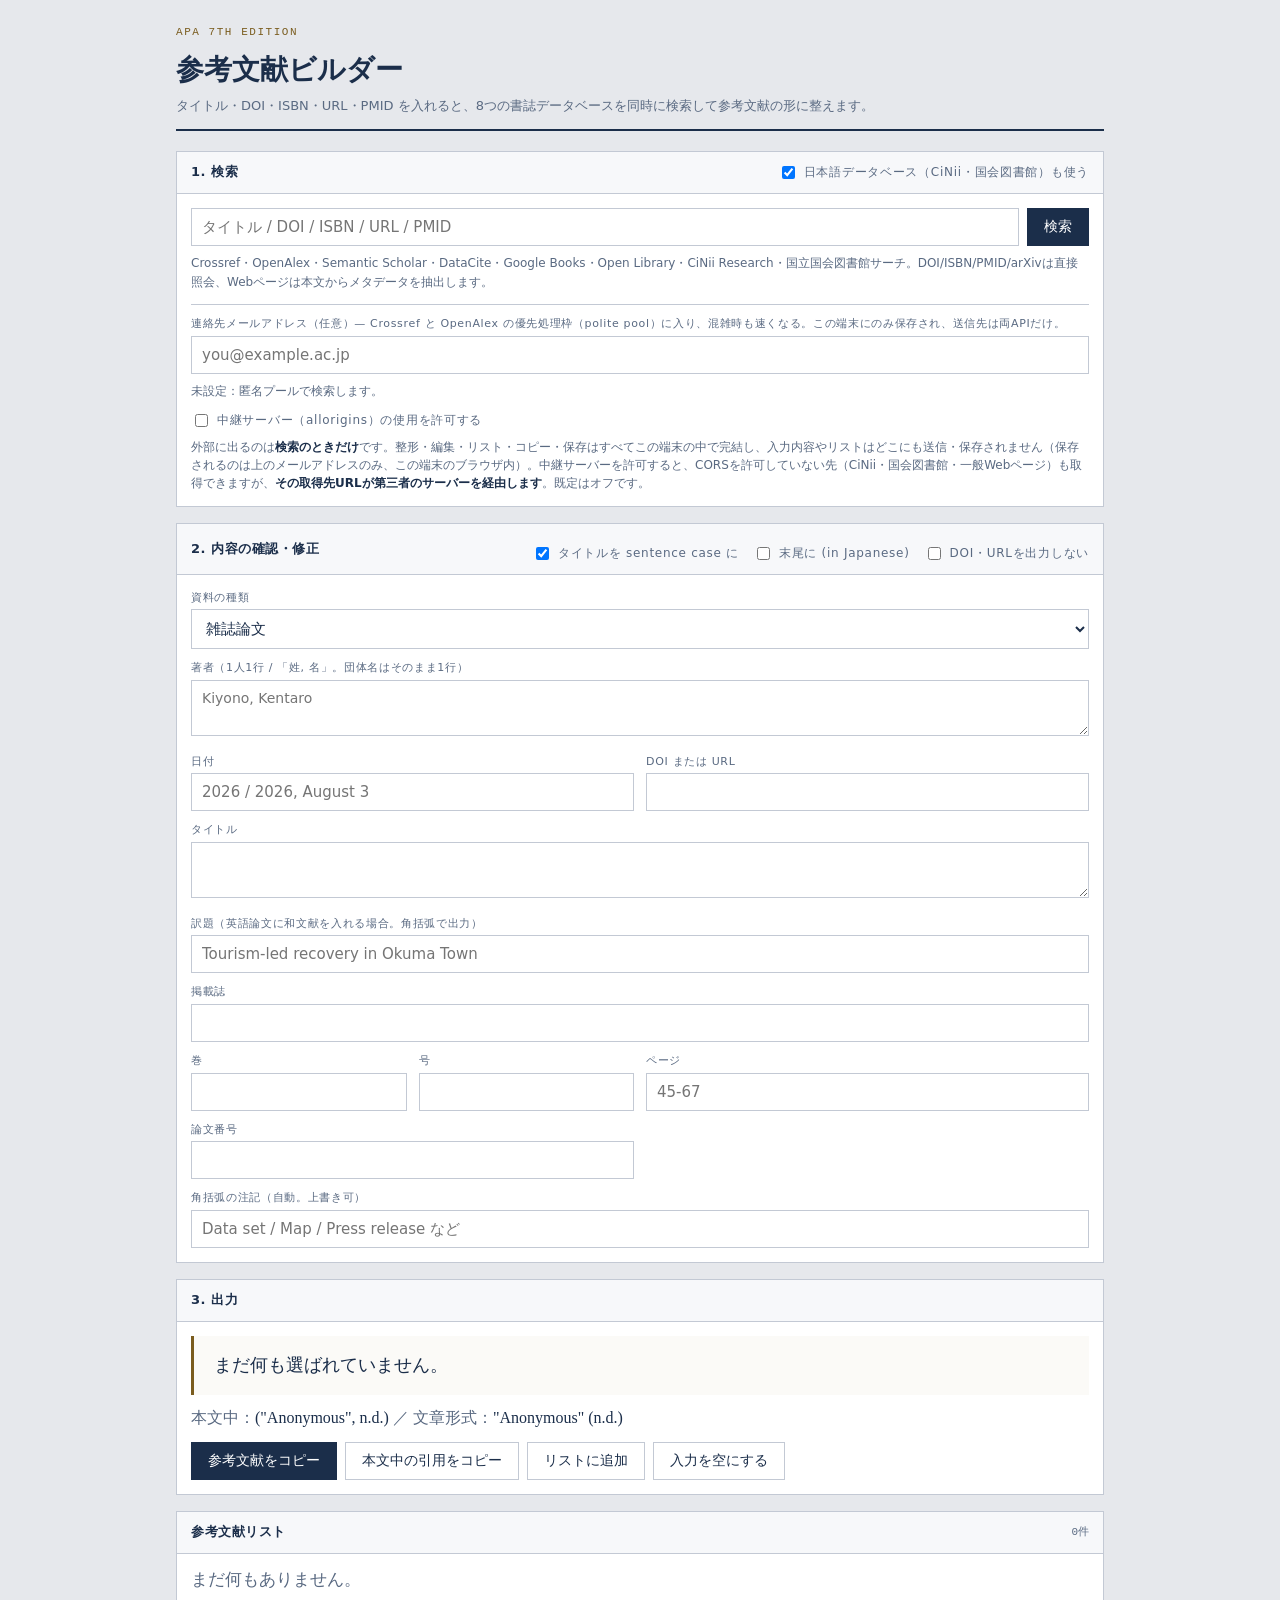
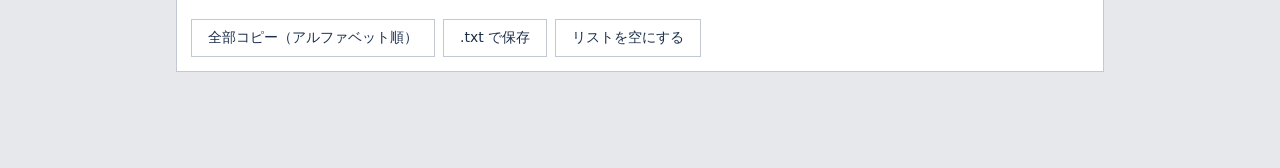
==== commit f470cda7: "Add files via upload" ====
--- a/index.html
+++ b/index.html
@@ -4,7 +4,7 @@
 <meta charset="utf-8">
 <meta name="viewport" content="width=device-width,initial-scale=1">
 <meta name="referrer" content="no-referrer">
-<meta http-equiv="Content-Security-Policy" content="default-src 'none'; script-src 'sha256-/kB8PsT2bMf8KBr6sNuwOEn0IYfEPr0ecKoaa+F23dc='; style-src 'sha256-5qhBOXxj+8A0V5S1K7Pf5YjTyfa0Ui+eZSrd1pfh8go='; connect-src https://api.crossref.org https://api.openalex.org https://api.semanticscholar.org https://api.datacite.org https://www.googleapis.com https://openlibrary.org https://cir.nii.ac.jp https://ndlsearch.ndl.go.jp https://eutils.ncbi.nlm.nih.gov https://api.allorigins.win; img-src 'none'; font-src 'none'; media-src 'none'; object-src 'none'; frame-src 'none'; child-src 'none'; worker-src 'none'; manifest-src 'none'; base-uri 'none'; form-action 'none'; frame-ancestors 'none'">
+<meta http-equiv="Content-Security-Policy" content="default-src 'none'; script-src 'unsafe-inline'; style-src 'unsafe-inline'; connect-src https://api.crossref.org https://api.openalex.org https://api.semanticscholar.org https://api.datacite.org https://www.googleapis.com https://openlibrary.org https://cir.nii.ac.jp https://ndlsearch.ndl.go.jp https://eutils.ncbi.nlm.nih.gov https://api.allorigins.win; img-src 'none'; font-src 'none'; media-src 'none'; object-src 'none'; frame-src 'none'; child-src 'none'; worker-src 'none'; manifest-src 'none'; base-uri 'none'; form-action 'none'; frame-ancestors 'none'">
 <title>APA参考文献ビルダー</title>
 <style>
 :root{
@@ -121,6 +121,7 @@
     <div class="opts">
       <label class="toggle"><input type="checkbox" id="sentence" checked>タイトルを sentence case に</label>
       <label class="toggle"><input type="checkbox" id="jp-note">末尾に (in Japanese)</label>
+      <label class="toggle"><input type="checkbox" id="no-doi">DOI・URLを出力しない</label>
     </div>
   </div>
   <div class="sec-body">
@@ -413,11 +414,15 @@
 }
 
 /* ============ APA 組み立て ============ */
-function buildHTML(e){
+function buildHTML(e, o){
+  o = o || {};
+  const optSentence = o.sentence !== undefined ? o.sentence : $("sentence").checked;
+  const optJpNote = o.jpNote !== undefined ? o.jpNote : $("jp-note").checked;
+  const optNoDoi = o.noDoi !== undefined ? o.noDoi : $("no-doi").checked;
   const t = TYPES[e.type] || TYPES.other;
   const A = joinAuthors(e.authors);
   const year = e.year.trim() || "n.d.";
-  let titleText = $("sentence").checked ? sentenceCase(e.title) : stripTags(e.title);
+  let titleText = optSentence ? sentenceCase(e.title) : stripTags(e.title);
   if(!titleText && !A) return "";
   let T = esc(titleText);
   if(e.translated.trim()) T += ` [${esc(stripTags(e.translated))}]`;
@@ -426,7 +431,7 @@
   const C = esc(stripTags(e.container));
   const P = esc(stripTags(e.publisher));
   const pages = esc(dash(e.pages));
-  const url = linkOf(e);
+  const url = optNoDoi ? "" : linkOf(e);
   const link = url ? (e.retrieved.trim()
     ? `Retrieved ${esc(e.retrieved.trim())}, from ${esc(url)}`
     : esc(url)) : "";
@@ -583,7 +588,7 @@
     }
   }
   push(link);
-  if($("jp-note").checked) push("(in Japanese)");
+  if(optJpNote) push("(in Japanese)");
 
   return parts.join(" ")
     .replace(/\s+/g, " ")
@@ -679,6 +684,8 @@
 });
 $("sentence").addEventListener("change", render);
 $("jp-note").addEventListener("change", render);
+/* DOI/URL の有無は出力全体に効く設定なので、保存済みリストも描き直す */
+$("no-doi").addEventListener("change", () => { render(); drawList(); });
 
 function render(){
   const html = buildHTML(entry);
@@ -1175,13 +1182,23 @@
   flash(e.target, "コピーしました");
 });
 $("add").addEventListener("click", e => {
-  const html = buildHTML(entry);
-  if(!toPlain(html).trim()) return;
+  if(!toPlain(buildHTML(entry)).trim()) return;
   const first = entry.authors[0];
   const key = (first ? first.family : (stripTags(entry.container) || stripTags(entry.title))).toLowerCase();
-  saved.push({html, key});
+  saved.push({
+    entry: JSON.parse(JSON.stringify(entry)),
+    sentence: $("sentence").checked,
+    jpNote: $("jp-note").checked,
+    key
+  });
   drawList();
   flash(e.target, "追加しました");
+});
+
+/* 追加時の設定（sentence case / in Japanese）は項目ごとに固定。
+   DOI・URLの有無だけは現在の設定を反映して描き直す */
+const renderSaved = item => buildHTML(item.entry, {
+  sentence: item.sentence, jpNote: item.jpNote, noDoi: $("no-doi").checked
 });
 $("reset").addEventListener("click", () => { entry = blank(); fillForm(); });
 
@@ -1200,7 +1217,7 @@
   }
   sortedSaved().forEach(item => {
     const li = document.createElement("li");
-    li.innerHTML = sanitize(item.html);
+    li.innerHTML = sanitize(renderSaved(item));
     const btn = document.createElement("button");
     btn.className = "ghost small del";
     btn.textContent = "削除";
@@ -1211,14 +1228,14 @@
 }
 $("copy-all").addEventListener("click", async e => {
   if(!saved.length) return;
-  const html = wrapFont(sortedSaved().map(s => `<p style="text-indent:-2em;padding-left:2em;margin:0 0 .6em">${s.html}</p>`).join(""));
-  const text = sortedSaved().map(s => toPlain(s.html)).join("\n\n");
+  const html = wrapFont(sortedSaved().map(s => `<p style="text-indent:-2em;padding-left:2em;margin:0 0 .6em">${sanitize(renderSaved(s))}</p>`).join(""));
+  const text = sortedSaved().map(s => toPlain(renderSaved(s))).join("\n\n");
   await copy(html, text);
   flash(e.target, "コピーしました");
 });
 $("download").addEventListener("click", () => {
   if(!saved.length) return;
-  const text = "References\n\n" + sortedSaved().map(s => toPlain(s.html)).join("\n\n");
+  const text = "References\n\n" + sortedSaved().map(s => toPlain(renderSaved(s))).join("\n\n");
   const a = document.createElement("a");
   a.href = URL.createObjectURL(new Blob([text], {type:"text/plain;charset=utf-8"}));
   a.download = "references.txt";
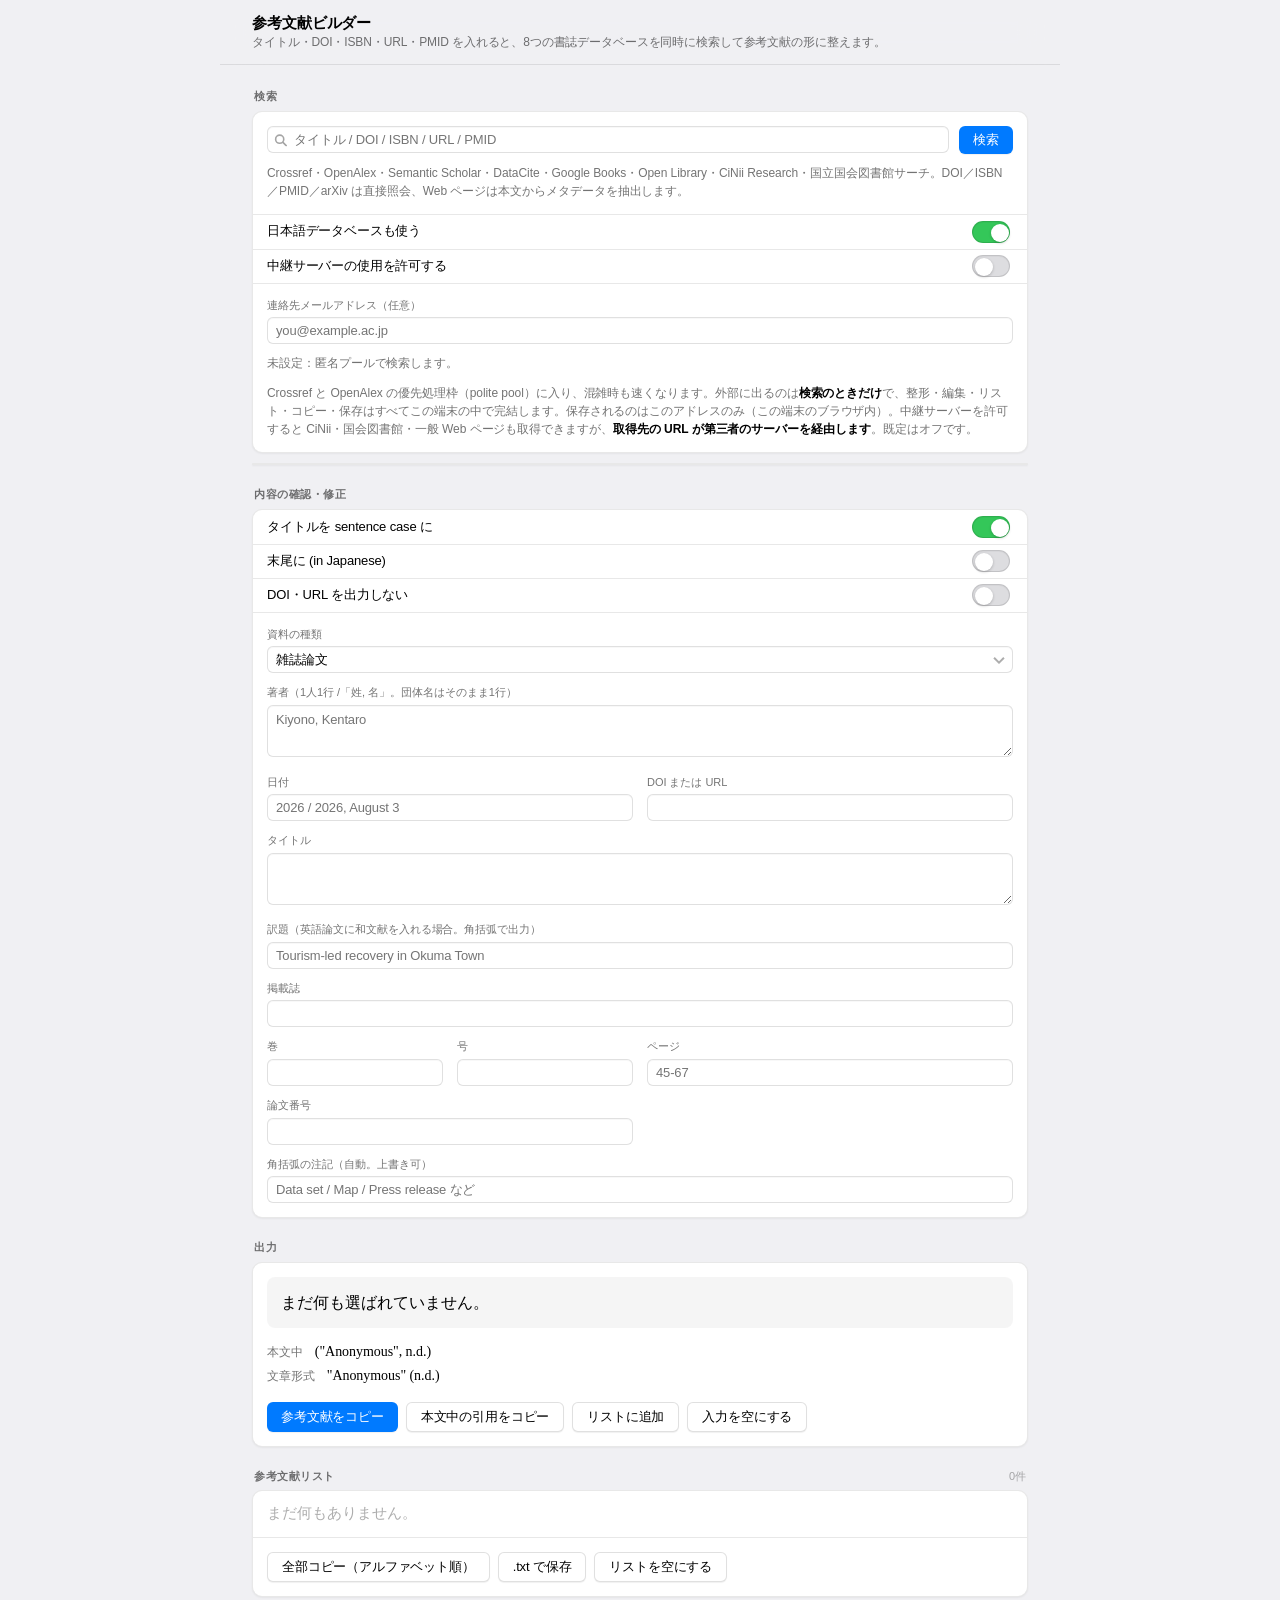
==== commit d44a1da6: "Add files via upload" ====
--- a/index.html
+++ b/index.html
@@ -8,79 +8,326 @@
 <title>APA参考文献ビルダー</title>
 <style>
 :root{
-  --ink:#1B2E4A;
-  --ink-soft:#5A6A82;
-  --paper:#E6E8EC;
+  color-scheme: light dark;
+  --bg:#F2F2F7;
   --card:#FFFFFF;
-  --rule:#C3C9D4;
-  --brass:#7A5C1E;
-  --brass-soft:#F0E9D6;
-  --warn:#8A3324;
-  --sans:system-ui,-apple-system,"Segoe UI","Hiragino Sans","Noto Sans JP",sans-serif;
+  --card-2:rgba(118,118,128,.08);
+  --sep:rgba(60,60,67,.20);
+  --label:#000000;
+  --label-2:rgba(60,60,67,.60);
+  --label-3:rgba(60,60,67,.30);
+  --blue:#007AFF;
+  --blue-press:#0062CC;
+  --green:#34C759;
+  --red:#FF3B30;
+  --track:#E9E9EB;
+  --shadow:0 1px 2px rgba(0,0,0,.04), 0 6px 20px rgba(0,0,0,.05);
+  --sans:-apple-system,BlinkMacSystemFont,"SF Pro Text","SF Pro Display","Helvetica Neue","Hiragino Sans","Noto Sans JP",sans-serif;
   --serif:"Times New Roman",Times,"YuMincho","Yu Mincho","Hiragino Mincho ProN","Noto Serif JP",serif;
-  --mono:ui-monospace,SFMono-Regular,Menlo,Consolas,monospace;
-}
-*{box-sizing:border-box}
-body{margin:0;background:var(--paper);color:var(--ink);font-family:var(--sans);font-size:15px;line-height:1.6}
-.wrap{max-width:960px;margin:0 auto;padding:24px 16px 80px}
-header{border-bottom:2px solid var(--ink);padding-bottom:12px;margin-bottom:20px}
-h1{font-family:var(--serif);font-size:28px;font-weight:700;margin:0}
-header p{margin:4px 0 0;color:var(--ink-soft);font-size:13px}
-.eyebrow{font-family:var(--mono);font-size:11px;letter-spacing:.14em;text-transform:uppercase;color:var(--brass);margin:0 0 6px}
-section{background:var(--card);border:1px solid var(--rule);margin-bottom:16px}
-.sec-head{display:flex;justify-content:space-between;align-items:center;gap:8px;padding:10px 14px;border-bottom:1px solid var(--rule);background:#F7F8FA;flex-wrap:wrap}
-.sec-head h2{font-size:13px;margin:0;font-weight:600;letter-spacing:.04em}
-.sec-body{padding:14px}
-.searchbar{display:flex;gap:8px;flex-wrap:wrap}
-input,select,textarea{font-family:inherit;font-size:15px;color:var(--ink);background:#fff;border:1px solid var(--rule);border-radius:0;padding:9px 10px;width:100%}
-input:focus,select:focus,textarea:focus,button:focus-visible{outline:2px solid var(--brass);outline-offset:1px}
-textarea{resize:vertical;min-height:56px;font-size:14px}
-button{font-family:inherit;font-size:14px;cursor:pointer;background:var(--ink);color:#fff;border:1px solid var(--ink);padding:9px 16px}
-button:hover{background:#26405f}
-button.ghost{background:transparent;color:var(--ink);border-color:var(--rule)}
-button.ghost:hover{background:#EEF1F5}
-button.small{padding:5px 10px;font-size:12px}
-button:disabled{opacity:.45;cursor:default}
-.hint{font-size:12px;color:var(--ink-soft);margin:8px 0 0}
-.qbox{flex:1 1 260px;width:auto}
-.panel-sub{margin-top:12px;border-top:1px solid var(--rule);padding-top:10px}
-.short{min-height:44px}
+  --r:14px;
+}
+@media (prefers-color-scheme: dark){
+  :root{
+    --bg:#000000;
+    --card:#1C1C1E;
+    --card-2:rgba(118,118,128,.24);
+    --sep:rgba(84,84,88,.60);
+    --label:#FFFFFF;
+    --label-2:rgba(235,235,245,.60);
+    --label-3:rgba(235,235,245,.30);
+    --blue:#0A84FF;
+    --blue-press:#409CFF;
+    --track:#39393D;
+    --shadow:none;
+  }
+}
+*{box-sizing:border-box;-webkit-tap-highlight-color:transparent}
+[hidden]{display:none !important}
+html{-webkit-text-size-adjust:100%}
+body{
+  margin:0;background:var(--bg);color:var(--label);
+  font-family:var(--sans);font-size:17px;line-height:1.47;
+  letter-spacing:-.012em;
+  padding-bottom:env(safe-area-inset-bottom);
+}
+.wrap{max-width:720px;margin:0 auto;padding:0 20px 96px}
+
+/* ---- ヘッダー ---- */
+header{padding:44px 4px 24px}
+.eyebrow{
+  font-size:12px;font-weight:600;letter-spacing:.08em;text-transform:uppercase;
+  color:var(--blue);margin:0 0 8px;
+}
+h1{font-size:34px;line-height:1.1;font-weight:700;letter-spacing:-.022em;margin:0}
+header p{margin:10px 0 0;font-size:15px;color:var(--label-2);letter-spacing:-.01em}
+
+/* ---- グループ（iOS の inset grouped list） ---- */
+section{margin:0 0 28px}
+.sec-head{
+  display:flex;justify-content:space-between;align-items:baseline;gap:8px;
+  padding:0 16px 8px;
+}
+.sec-head h2{
+  font-size:13px;font-weight:600;letter-spacing:.04em;text-transform:uppercase;
+  color:var(--label-2);margin:0;
+}
+.count{font-size:13px;color:var(--label-3);font-variant-numeric:tabular-nums}
+.card{background:var(--card);border-radius:var(--r);box-shadow:var(--shadow);overflow:hidden}
+.pad{padding:16px}
+.divider{border-top:.5px solid var(--sep)}
+
+/* ---- 入力 ---- */
+input,select,textarea{
+  font-family:inherit;font-size:17px;letter-spacing:-.012em;color:var(--label);
+  background:var(--card-2);border:none;border-radius:10px;padding:11px 12px;width:100%;
+  appearance:none;-webkit-appearance:none;
+}
+textarea{resize:vertical;min-height:64px;line-height:1.45}
+.short{min-height:46px}
+select{background-image:none;padding-right:34px}
+.select-wrap{position:relative}
+.select-wrap::after{
+  content:"";position:absolute;right:14px;top:50%;width:8px;height:8px;
+  border-right:2px solid var(--label-3);border-bottom:2px solid var(--label-3);
+  transform:translateY(-70%) rotate(45deg);pointer-events:none;
+}
+input:focus-visible,select:focus-visible,textarea:focus-visible,button:focus-visible{
+  outline:3px solid color-mix(in srgb, var(--blue) 40%, transparent);outline-offset:1px;
+}
+label{
+  display:block;font-size:13px;font-weight:500;color:var(--label-2);
+  letter-spacing:-.003em;margin:0 0 6px;
+}
+
+/* ---- 検索フィールド ---- */
+.searchbar{display:flex;gap:10px;align-items:center}
+.field{position:relative;flex:1 1 auto;min-width:0}
+.field svg{position:absolute;left:11px;top:50%;transform:translateY(-50%);opacity:.35}
+.field input{padding-left:36px;border-radius:12px;font-size:17px}
+
+/* ---- ボタン ---- */
+button{
+  font-family:inherit;font-size:17px;font-weight:600;letter-spacing:-.012em;
+  background:var(--blue);color:#fff;border:none;border-radius:12px;
+  padding:11px 20px;cursor:pointer;white-space:nowrap;
+}
+button:active{background:var(--blue-press)}
+button.ghost{background:var(--card-2);color:var(--blue);font-weight:500}
+button.ghost:active{opacity:.6}
+button.small{font-size:14px;padding:6px 12px;border-radius:9px}
+button.del{background:none;color:var(--red);padding:6px 4px;font-weight:400}
+button:disabled{opacity:.35;cursor:default}
+.row{display:flex;gap:10px;flex-wrap:wrap;margin-top:16px}
 .row.tight{margin-top:0}
-.privacy{font-size:12px;color:var(--ink-soft);line-height:1.5;margin:0}
-.privacy b{color:var(--ink);font-weight:600}
-.results{list-style:none;margin:0;padding:0;max-height:420px;overflow:auto}
-.results li{border-top:1px solid var(--rule);padding:10px 14px;cursor:pointer}
+.row button{flex:1 1 auto}
+
+/* ---- スイッチ ---- */
+.toggle{
+  display:flex;align-items:center;justify-content:space-between;gap:14px;
+  font-size:16px;font-weight:400;color:var(--label);margin:0;
+  min-height:44px;letter-spacing:-.012em;
+}
+.sw{
+  flex:0 0 auto;width:51px;height:31px;border-radius:16px;background:var(--track);
+  position:relative;cursor:pointer;transition:background .22s ease;padding:0;
+}
+.sw::after{
+  content:"";position:absolute;top:2px;left:2px;width:27px;height:27px;border-radius:50%;
+  background:#fff;box-shadow:0 3px 8px rgba(0,0,0,.15),0 1px 1px rgba(0,0,0,.16);
+  transition:transform .22s cubic-bezier(.32,.72,0,1);
+}
+.sw:checked{background:var(--green)}
+.sw:checked::after{transform:translateX(20px)}
+.rows>.toggle{padding:0 16px;border-top:.5px solid var(--sep)}
+.rows>.toggle:first-child{border-top:none}
+
+/* ---- 説明文 ---- */
+.hint{font-size:13px;line-height:1.45;color:var(--label-2);margin:10px 0 0}
+.privacy{font-size:13px;line-height:1.5;color:var(--label-2);margin:12px 0 0}
+.privacy b{color:var(--label);font-weight:600}
+.panel-sub{padding-top:16px;margin-top:16px;border-top:.5px solid var(--sep)}
+
+/* ---- 検索結果 ---- */
+.results{margin-top:12px;list-style:none;margin:0;padding:0;max-height:60vh;overflow:auto;-webkit-overflow-scrolling:touch}
+.results li{
+  position:relative;padding:14px 40px 14px 16px;cursor:pointer;
+  border-top:.5px solid var(--sep);
+}
 .results li:first-child{border-top:none}
-.results li:hover,.results li:focus-visible{background:var(--brass-soft);outline:none}
-.r-title{font-family:var(--serif);font-size:17px;line-height:1.35}
-.r-meta{font-size:12px;color:var(--ink-soft);margin-top:3px}
-.tag{font-family:var(--mono);font-size:10px;letter-spacing:.08em;text-transform:uppercase;color:var(--brass);border:1px solid var(--brass);padding:1px 5px;margin-right:6px;white-space:nowrap}
-.grid{display:grid;grid-template-columns:repeat(4,1fr);gap:10px 12px}
+.results li::after{
+  content:"";position:absolute;right:18px;top:50%;width:8px;height:8px;
+  border-top:2px solid var(--label-3);border-right:2px solid var(--label-3);
+  transform:translateY(-50%) rotate(45deg);
+}
+.results li:active,.results li:focus-visible{background:var(--card-2);outline:none}
+.r-title{font-family:var(--serif);font-size:18px;line-height:1.3;letter-spacing:0}
+.r-meta{font-size:13px;color:var(--label-2);margin-top:4px}
+.tag{
+  display:inline-block;font-size:11px;font-weight:600;letter-spacing:.01em;
+  color:var(--blue);background:color-mix(in srgb, var(--blue) 12%, transparent);
+  padding:2px 8px;border-radius:6px;margin-right:8px;
+}
+.status{font-size:14px;color:var(--label-2);padding:14px 16px;border-top:.5px solid var(--sep)}
+.status.err{color:var(--red)}
+
+/* ---- フォーム ---- */
+.grid{display:grid;grid-template-columns:repeat(4,1fr);gap:16px}
 .grid>div{grid-column:span 2}
 .grid>div.full{grid-column:1/-1}
 .grid>div.qtr{grid-column:span 1}
-label{display:block;font-size:11px;letter-spacing:.06em;color:var(--ink-soft);margin-bottom:3px}
-.output{font-family:var(--serif);font-size:18px;line-height:1.5;padding:16px 16px 16px 20px;border-left:3px solid var(--brass);background:#FBFAF7;padding-left:calc(20px + 2.2em);text-indent:-2.2em}
-.intext{font-family:var(--serif);font-size:16px;margin-top:10px;color:var(--ink-soft)}
-.intext b{font-weight:400;color:var(--ink)}
-.row{display:flex;gap:8px;flex-wrap:wrap;margin-top:12px}
+
+/* ---- 出力 ---- */
+.output{
+  font-family:var(--serif);font-size:19px;line-height:1.45;letter-spacing:0;
+  padding:18px 18px 18px calc(18px + 2em);text-indent:-2em;
+  background:var(--card-2);border-radius:12px;
+  -webkit-user-select:text;user-select:text;
+}
+.intext{font-size:14px;color:var(--label-2);margin-top:14px;line-height:1.7}
+.intext b{font-family:var(--serif);font-size:16px;font-weight:400;color:var(--label)}
+
+/* ---- 文献リスト ---- */
 .list{list-style:none;margin:0;padding:0}
-.list li{font-family:var(--serif);font-size:17px;border-top:1px solid var(--rule);padding:12px 70px 12px calc(14px + 2.2em);text-indent:-2.2em;position:relative}
+.list li{
+  font-family:var(--serif);font-size:18px;line-height:1.45;letter-spacing:0;
+  position:relative;border-top:.5px solid var(--sep);
+  padding:16px 16px 44px calc(16px + 2em);text-indent:-2em;
+}
 .list li:first-child{border-top:none}
-.list .del{position:absolute;right:8px;top:9px;text-indent:0}
-.empty{padding:14px;color:var(--ink-soft);font-size:13px;font-family:var(--sans);text-indent:0}
-.status{font-size:13px;color:var(--ink-soft);padding:12px 14px;border-top:1px solid var(--rule)}
-.status.err{color:var(--warn)}
-.toggle{display:flex;align-items:center;gap:6px;font-size:12px;color:var(--ink-soft);margin:0}
-.toggle input{width:auto}
-.proxy-row{margin:10px 0 8px}
-.opts{display:flex;gap:14px;flex-wrap:wrap;margin-top:10px}
-.count{font-family:var(--mono);font-size:11px;color:var(--ink-soft)}
-@media(max-width:700px){
-  .grid{grid-template-columns:repeat(2,1fr)}
-  .grid>div.qtr{grid-column:span 1}
-  .output,.list li{font-size:16px}
-}
+.list .del{position:absolute;right:10px;bottom:8px;text-indent:0;font-family:var(--sans);font-size:14px}
+.empty{padding:18px 16px;color:var(--label-3);font-family:var(--sans);font-size:15px;text-indent:0}
+
+@media (max-width:600px){
+  .wrap{padding:0 16px 96px}
+  header{padding:32px 2px 20px}
+  h1{font-size:30px}
+  .grid{grid-template-columns:repeat(2,1fr);gap:14px}
+  .output{font-size:18px}
+}
+@media (prefers-reduced-motion:reduce){
+  *{transition:none !important;animation:none !important}
+}
+
+/* ============================================================
+   マウス操作の広い画面 = macOS（システム設定）のインタフェースに寄せる
+   ============================================================ */
+@media (min-width:860px) and (pointer:fine){
+  :root{
+    --bg:#F0F0F3;
+    --card:#FFFFFF;
+    --card-2:rgba(0,0,0,.04);
+    --sep:rgba(0,0,0,.09);
+    --border:rgba(0,0,0,.12);
+    --label-2:rgba(0,0,0,.55);
+    --label-3:rgba(0,0,0,.32);
+    --track:#DDDDE0;
+    --shadow:0 1px 2px rgba(0,0,0,.05);
+    --r:10px;
+  }
+  body{font-size:13px;line-height:1.42;letter-spacing:-.004em}
+  .wrap{max-width:840px;padding:0 32px 64px}
+
+  /* ウインドウのツールバー相当 */
+  header{
+    position:sticky;top:0;z-index:20;margin:0 -32px 24px;padding:14px 32px 13px;
+    background:color-mix(in srgb, var(--bg) 72%, transparent);
+    -webkit-backdrop-filter:saturate(180%) blur(20px);
+    backdrop-filter:saturate(180%) blur(20px);
+    border-bottom:1px solid var(--sep);
+  }
+  .eyebrow{display:none}
+  h1{font-size:15px;font-weight:600;letter-spacing:-.006em;line-height:1.2}
+  header p{margin-top:2px;font-size:12px}
+
+  section{margin-bottom:22px}
+  .sec-head{padding:0 2px 6px}
+  .sec-head h2{font-size:11px;letter-spacing:.05em}
+  .count{font-size:11px}
+  .card{border:1px solid var(--sep)}
+  .pad{padding:14px}
+
+  /* 行の高さを macOS のコンパクトな寸法に */
+  .toggle{min-height:34px;font-size:13px;gap:12px}
+  .rows>.toggle{padding:0 14px}
+  .sw{width:38px;height:22px;border-radius:11px}
+  .sw::after{width:18px;height:18px;top:2px;left:2px;box-shadow:0 1px 3px rgba(0,0,0,.22)}
+  .sw:checked::after{transform:translateX(16px)}
+
+  label{font-size:11px;margin-bottom:4px}
+  input,select,textarea{
+    font-size:13px;background:var(--card);border:1px solid var(--border);
+    border-radius:6px;padding:5px 8px;box-shadow:inset 0 1px 1px rgba(0,0,0,.03);
+  }
+  textarea{min-height:52px}
+  .short{min-height:38px}
+  input:focus,select:focus,textarea:focus{
+    border-color:var(--blue);
+    box-shadow:0 0 0 3px color-mix(in srgb, var(--blue) 25%, transparent);
+    outline:none;
+  }
+  input:focus-visible,select:focus-visible,textarea:focus-visible{outline:none}
+  .field input{padding-left:26px;border-radius:6px;font-size:13px}
+  .field svg{left:7px;width:13px;height:13px}
+  .select-wrap::after{width:6px;height:6px;right:10px}
+
+  /* ボタン: 既定ボタンは青、それ以外はベゼル */
+  button{
+    font-size:13px;font-weight:400;border-radius:6px;padding:5px 14px;
+    box-shadow:0 1px 1px rgba(0,0,0,.06);
+  }
+  button.ghost{
+    background:var(--card);color:var(--label);border:1px solid var(--border);font-weight:400;
+  }
+  button.small{font-size:12px;padding:3px 9px}
+  button.del{border:none;box-shadow:none;background:none;padding:3px 6px}
+  .row{gap:8px;margin-top:14px}
+  .row button{flex:0 0 auto}
+
+  .hint,.privacy{font-size:12px;line-height:1.5}
+  .panel-sub{padding-top:14px;margin-top:14px}
+
+  /* リストは macOS の一覧: シェブロンなし、ホバーで薄く反転 */
+  .results{max-height:340px;margin-top:10px}
+  .results li{padding:9px 14px}
+  .results li::after{display:none}
+  .r-title{font-size:15px}
+  .r-meta{font-size:11px;margin-top:2px}
+  .tag{font-size:10px;padding:1px 6px;margin-right:6px}
+  .status{font-size:12px;padding:10px 14px}
+
+  .grid{gap:12px 14px}
+  .output{font-size:16px;padding:14px 14px 14px calc(14px + 2em);border-radius:8px}
+  .intext{font-size:12px;margin-top:12px}
+  .intext b{font-size:14px}
+  .list li{font-size:15px;padding:12px 90px 12px calc(14px + 2em)}
+  .list .del{bottom:auto;top:9px;right:10px;font-size:12px}
+  .empty{font-size:13px;padding:14px}
+}
+
+/* ポインタがある環境だけホバーを出す */
+@media (hover:hover) and (pointer:fine){
+  .results li:hover{background:var(--card-2)}
+  button:hover{filter:brightness(1.06)}
+  button.ghost:hover{background:color-mix(in srgb, var(--label) 5%, var(--card))}
+  button.del:hover{background:color-mix(in srgb, var(--red) 10%, transparent)}
+  .sw{cursor:pointer}
+}
+
+@media (min-width:860px) and (pointer:fine) and (prefers-color-scheme:dark){
+  :root{
+    --bg:#1E1E1E;
+    --card:#2C2C2E;
+    --card-2:rgba(255,255,255,.06);
+    --sep:rgba(255,255,255,.10);
+    --border:rgba(255,255,255,.16);
+    --label-2:rgba(255,255,255,.58);
+    --label-3:rgba(255,255,255,.34);
+    --track:#48484A;
+  }
+  input,select,textarea{background:rgba(0,0,0,.22);box-shadow:none}
+  button.ghost{background:#3A3A3C}
+}
+
 </style>
 </head>
 <body>
@@ -93,86 +340,96 @@
 </header>
 
 <section>
-  <div class="sec-head">
-    <h2>1. 検索</h2>
-    <label class="toggle"><input type="checkbox" id="jp-src" checked>日本語データベース（CiNii・国会図書館）も使う</label>
-  </div>
-  <div class="sec-body">
-    <div class="searchbar">
-      <input id="q" placeholder="タイトル / DOI / ISBN / URL / PMID" class="qbox">
-      <button id="go">検索</button>
+  <div class="sec-head"><h2>検索</h2></div>
+  <div class="card">
+    <div class="pad">
+      <div class="searchbar">
+        <div class="field">
+          <svg width="17" height="17" viewBox="0 0 16 16" fill="none" aria-hidden="true">
+            <circle cx="7" cy="7" r="5" stroke="currentColor" stroke-width="2"/>
+            <path d="M11 11l4 4" stroke="currentColor" stroke-width="2" stroke-linecap="round"/>
+          </svg>
+          <input id="q" placeholder="タイトル / DOI / ISBN / URL / PMID" enterkeyhint="search">
+        </div>
+        <button id="go">検索</button>
+      </div>
+      <p class="hint">Crossref・OpenAlex・Semantic Scholar・DataCite・Google Books・Open Library・CiNii Research・国立国会図書館サーチ。DOI／ISBN／PMID／arXiv は直接照会、Web ページは本文からメタデータを抽出します。</p>
     </div>
-    <p class="hint">Crossref・OpenAlex・Semantic Scholar・DataCite・Google Books・Open Library・CiNii Research・国立国会図書館サーチ。DOI/ISBN/PMID/arXivは直接照会、Webページは本文からメタデータを抽出します。</p>
-    <div class="panel-sub">
-      <label for="mailto">連絡先メールアドレス（任意）— Crossref と OpenAlex の優先処理枠（polite pool）に入り、混雑時も速くなる。この端末にのみ保存され、送信先は両APIだけ。</label>
-      <input id="mailto" type="email" placeholder="you@example.ac.jp" autocomplete="email">
+
+    <div class="rows divider">
+      <label class="toggle">日本語データベースも使う<input class="sw" type="checkbox" id="jp-src" checked></label>
+      <label class="toggle">中継サーバーの使用を許可する<input class="sw" type="checkbox" id="use-proxy"></label>
+    </div>
+
+    <div class="pad divider">
+      <label for="mailto">連絡先メールアドレス（任意）</label>
+      <input id="mailto" type="email" placeholder="you@example.ac.jp" autocomplete="email" inputmode="email">
       <p class="hint" id="mailto-state"></p>
-      <label class="toggle proxy-row"><input type="checkbox" id="use-proxy">中継サーバー（allorigins）の使用を許可する</label>
-      <p class="privacy">外部に出るのは<b>検索のときだけ</b>です。整形・編集・リスト・コピー・保存はすべてこの端末の中で完結し、入力内容やリストはどこにも送信・保存されません（保存されるのは上のメールアドレスのみ、この端末のブラウザ内）。中継サーバーを許可すると、CORSを許可していない先（CiNii・国会図書館・一般Webページ）も取得できますが、<b>その取得先URLが第三者のサーバーを経由します</b>。既定はオフです。</p>
+      <p class="privacy">Crossref と OpenAlex の優先処理枠（polite pool）に入り、混雑時も速くなります。外部に出るのは<b>検索のときだけ</b>で、整形・編集・リスト・コピー・保存はすべてこの端末の中で完結します。保存されるのはこのアドレスのみ（この端末のブラウザ内）。中継サーバーを許可すると CiNii・国会図書館・一般 Web ページも取得できますが、<b>取得先の URL が第三者のサーバーを経由します</b>。既定はオフです。</p>
     </div>
   </div>
   <div id="status" class="status" hidden></div>
-  <ul id="results" class="results"></ul>
+  <ul id="results" class="results card"></ul>
 </section>
 
 <section>
-  <div class="sec-head">
-    <h2>2. 内容の確認・修正</h2>
-    <div class="opts">
-      <label class="toggle"><input type="checkbox" id="sentence" checked>タイトルを sentence case に</label>
-      <label class="toggle"><input type="checkbox" id="jp-note">末尾に (in Japanese)</label>
-      <label class="toggle"><input type="checkbox" id="no-doi">DOI・URLを出力しない</label>
+  <div class="sec-head"><h2>内容の確認・修正</h2></div>
+  <div class="card">
+    <div class="rows">
+      <label class="toggle">タイトルを sentence case に<input class="sw" type="checkbox" id="sentence" checked></label>
+      <label class="toggle">末尾に (in Japanese)<input class="sw" type="checkbox" id="jp-note"></label>
+      <label class="toggle">DOI・URL を出力しない<input class="sw" type="checkbox" id="no-doi"></label>
     </div>
-  </div>
-  <div class="sec-body">
-    <div class="grid">
-      <div class="full" id="w-type">
-        <label for="f-type">資料の種類</label>
-        <select id="f-type"></select>
+    <div class="pad divider">
+      <div class="grid">
+        <div class="full" id="w-type">
+          <label for="f-type">資料の種類</label>
+          <div class="select-wrap"><select id="f-type"></select></div>
+        </div>
+        <div class="full" id="w-authors">
+          <label for="f-authors">著者（1人1行 /「姓, 名」。団体名はそのまま1行）</label>
+          <textarea id="f-authors" placeholder="Kiyono, Kentaro"></textarea>
+        </div>
+        <div id="w-year">
+          <label for="f-year">日付</label>
+          <input id="f-year" placeholder="2026 / 2026, August 3">
+        </div>
+        <div id="w-doi">
+          <label for="f-doi">DOI または URL</label>
+          <input id="f-doi" inputmode="url">
+        </div>
+        <div class="full" id="w-title">
+          <label for="f-title">タイトル</label>
+          <textarea id="f-title"></textarea>
+        </div>
+        <div class="full" id="w-translated">
+          <label for="f-translated">訳題（英語論文に和文献を入れる場合。角括弧で出力）</label>
+          <input id="f-translated" placeholder="Tourism-led recovery in Okuma Town">
+        </div>
+        <div class="full" id="w-container">
+          <label for="f-container">掲載誌</label>
+          <input id="f-container">
+        </div>
+        <div class="qtr" id="w-volume"><label for="f-volume">巻</label><input id="f-volume" inputmode="numeric"></div>
+        <div class="qtr" id="w-issue"><label for="f-issue">号</label><input id="f-issue" inputmode="numeric"></div>
+        <div id="w-pages"><label for="f-pages">ページ</label><input id="f-pages" placeholder="45-67"></div>
+        <div id="w-number"><label for="f-number">番号</label><input id="f-number"></div>
+        <div id="w-edition"><label for="f-edition">版 / バージョン</label><input id="f-edition"></div>
+        <div id="w-publisher"><label for="f-publisher">出版社 / 発行機関</label><input id="f-publisher"></div>
+        <div id="w-location"><label for="f-location">開催地</label><input id="f-location"></div>
+        <div class="full" id="w-editors"><label for="f-editors">編者（1人1行）</label><textarea id="f-editors" class="short"></textarea></div>
+        <div class="full" id="w-descriptor"><label for="f-descriptor">角括弧の注記（自動。上書き可）</label><input id="f-descriptor" placeholder="Data set / Map / Press release など"></div>
+        <div class="full" id="w-retrieved"><label for="f-retrieved">閲覧日（内容が変わるページのみ。例: August 3, 2026）</label><input id="f-retrieved"></div>
       </div>
-      <div class="full" id="w-authors">
-        <label for="f-authors">著者（1人1行 / 「姓, 名」。団体名はそのまま1行）</label>
-        <textarea id="f-authors" placeholder="Kiyono, Kentaro"></textarea>
-      </div>
-      <div id="w-year">
-        <label for="f-year">日付</label>
-        <input id="f-year" placeholder="2026 / 2026, August 3">
-      </div>
-      <div id="w-doi">
-        <label for="f-doi">DOI または URL</label>
-        <input id="f-doi">
-      </div>
-      <div class="full" id="w-title">
-        <label for="f-title">タイトル</label>
-        <textarea id="f-title"></textarea>
-      </div>
-      <div class="full" id="w-translated">
-        <label for="f-translated">訳題（英語論文に和文献を入れる場合。角括弧で出力）</label>
-        <input id="f-translated" placeholder="Tourism-led recovery in Okuma Town">
-      </div>
-      <div class="full" id="w-container">
-        <label for="f-container">掲載誌</label>
-        <input id="f-container">
-      </div>
-      <div class="qtr" id="w-volume"><label for="f-volume">巻</label><input id="f-volume"></div>
-      <div class="qtr" id="w-issue"><label for="f-issue">号</label><input id="f-issue"></div>
-      <div id="w-pages"><label for="f-pages">ページ</label><input id="f-pages" placeholder="45-67"></div>
-      <div id="w-number"><label for="f-number">番号</label><input id="f-number"></div>
-      <div id="w-edition"><label for="f-edition">版 / バージョン</label><input id="f-edition"></div>
-      <div id="w-publisher"><label for="f-publisher">出版社 / 発行機関</label><input id="f-publisher"></div>
-      <div id="w-location"><label for="f-location">開催地</label><input id="f-location"></div>
-      <div class="full" id="w-editors"><label for="f-editors">編者（1人1行）</label><textarea id="f-editors" class="short"></textarea></div>
-      <div class="full" id="w-descriptor"><label for="f-descriptor">角括弧の注記（自動。上書き可）</label><input id="f-descriptor" placeholder="Data set / Map / Press release など"></div>
-      <div class="full" id="w-retrieved"><label for="f-retrieved">閲覧日（内容が変わるページのみ。例: August 3, 2026）</label><input id="f-retrieved"></div>
     </div>
   </div>
 </section>
 
 <section>
-  <div class="sec-head"><h2>3. 出力</h2></div>
-  <div class="sec-body">
+  <div class="sec-head"><h2>出力</h2></div>
+  <div class="card pad">
     <div id="out" class="output">まだ何も選ばれていません。</div>
-    <div class="intext">本文中：<b id="intext-p"></b> ／ 文章形式：<b id="intext-n"></b></div>
+    <p class="intext">本文中　<b id="intext-p"></b><br>文章形式　<b id="intext-n"></b></p>
     <div class="row">
       <button id="copy">参考文献をコピー</button>
       <button id="copy-in" class="ghost">本文中の引用をコピー</button>
@@ -187,12 +444,14 @@
     <h2>参考文献リスト</h2>
     <span class="count" id="count">0件</span>
   </div>
-  <ul id="list" class="list"></ul>
-  <div class="sec-body">
-    <div class="row tight">
-      <button id="copy-all" class="ghost">全部コピー（アルファベット順）</button>
-      <button id="download" class="ghost">.txt で保存</button>
-      <button id="clear" class="ghost">リストを空にする</button>
+  <div class="card">
+    <ul id="list" class="list"></ul>
+    <div class="pad divider">
+      <div class="row tight">
+        <button id="copy-all" class="ghost">全部コピー（アルファベット順）</button>
+        <button id="download" class="ghost">.txt で保存</button>
+        <button id="clear" class="ghost">リストを空にする</button>
+      </div>
     </div>
   </div>
 </section>
@@ -597,7 +856,14 @@
     .trim();
 }
 
-const toPlain = html => html.replace(/<[^>]+>/g, "");
+/* タグを外すだけでなく、esc() が入れた実体参照を戻す（& が &amp; のままコピーされるのを防ぐ） */
+const toPlain = html => String(html)
+  .replace(/<[^>]+>/g, "")
+  .replace(/&lt;/g, "<")
+  .replace(/&gt;/g, ">")
+  .replace(/&quot;/g, '"')
+  .replace(/&#0?39;/g, "'")
+  .replace(/&amp;/g, "&");
 /* innerHTML に入れる直前の最終防衛線: <em> と </em> 以外のタグを削除する */
 const sanitize = html => String(html).replace(/<(?!\/?em>)[^>]*>/gi, "");
 
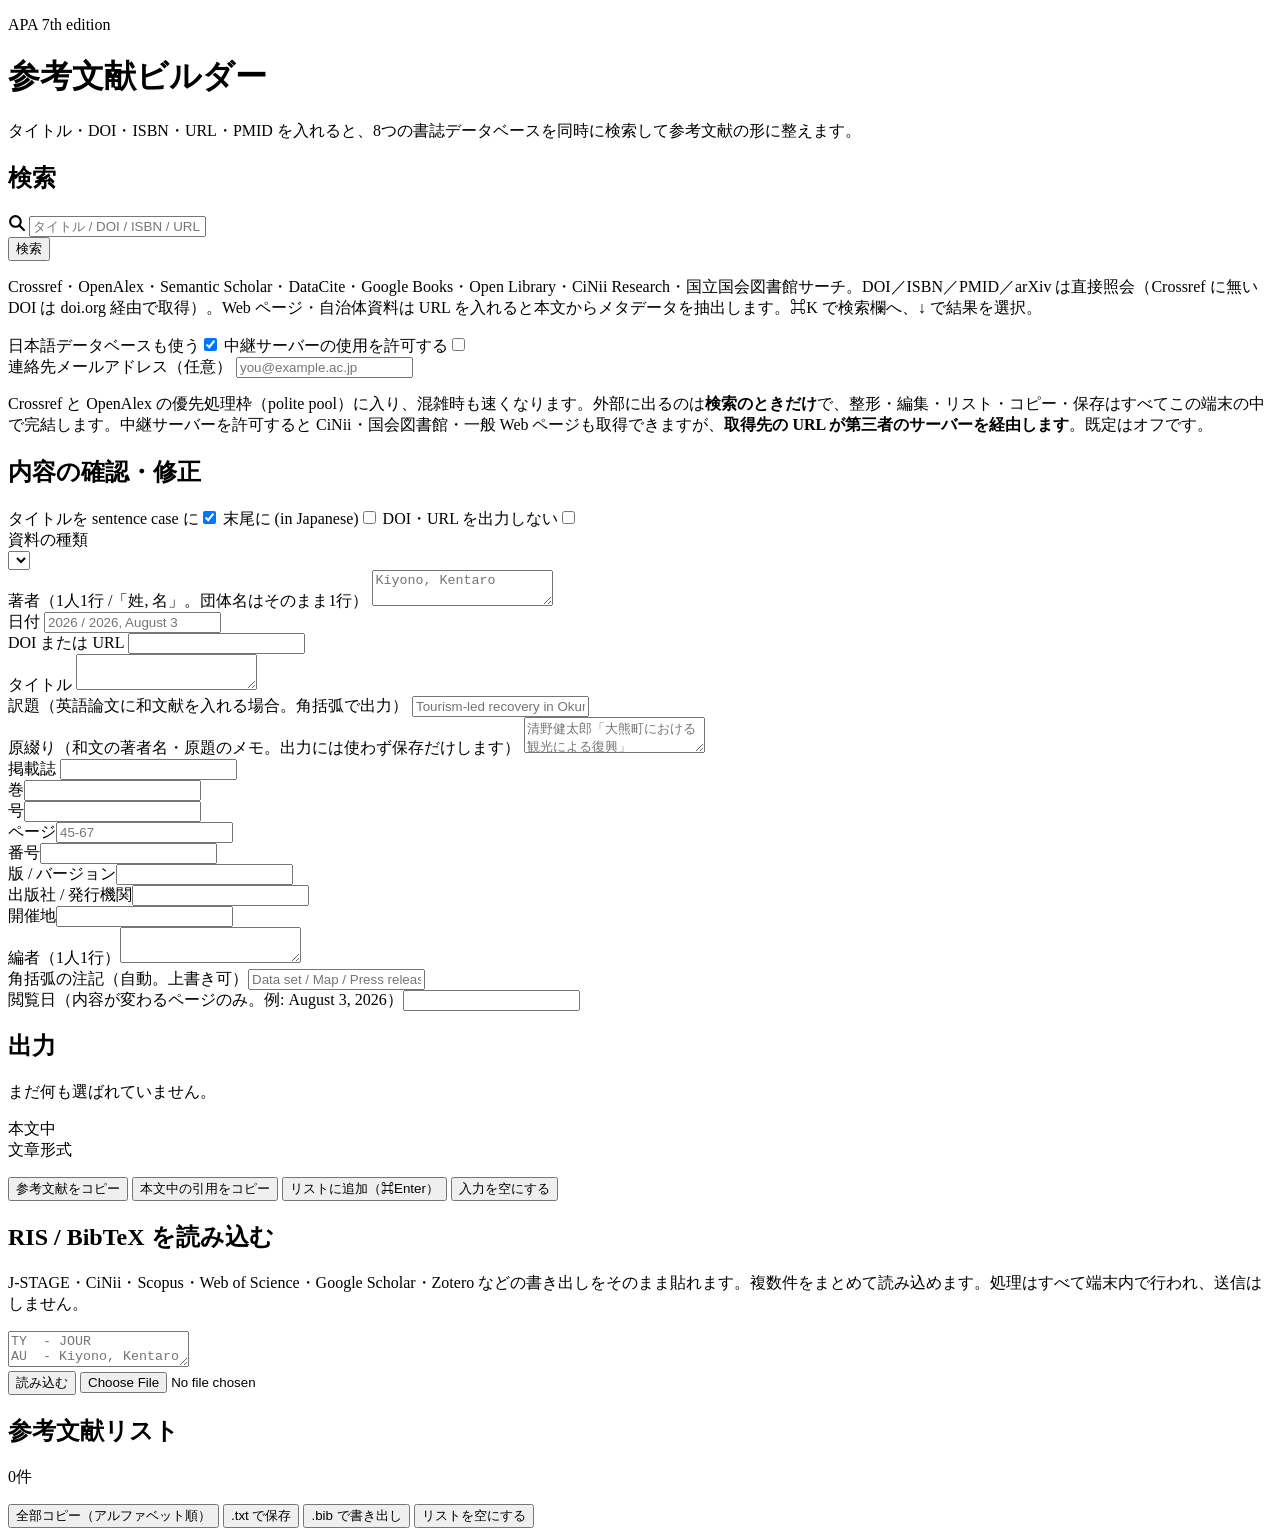
==== commit c65f638d: "Add files via upload" ====
--- a/index.html
+++ b/index.html
@@ -2,333 +2,20 @@
 <html lang="ja">
 <head>
 <meta charset="utf-8">
-<meta name="viewport" content="width=device-width,initial-scale=1">
+<meta name="viewport" content="width=device-width,initial-scale=1,viewport-fit=cover">
 <meta name="referrer" content="no-referrer">
-<meta http-equiv="Content-Security-Policy" content="default-src 'none'; script-src 'unsafe-inline'; style-src 'unsafe-inline'; connect-src https://api.crossref.org https://api.openalex.org https://api.semanticscholar.org https://api.datacite.org https://www.googleapis.com https://openlibrary.org https://cir.nii.ac.jp https://ndlsearch.ndl.go.jp https://eutils.ncbi.nlm.nih.gov https://api.allorigins.win; img-src 'none'; font-src 'none'; media-src 'none'; object-src 'none'; frame-src 'none'; child-src 'none'; worker-src 'none'; manifest-src 'none'; base-uri 'none'; form-action 'none'; frame-ancestors 'none'">
+<meta http-equiv="Content-Security-Policy" content="default-src 'none'; script-src 'self'; style-src 'self'; connect-src 'self' https://doi.org https://api.crossref.org https://api.openalex.org https://api.semanticscholar.org https://api.datacite.org https://www.googleapis.com https://openlibrary.org https://cir.nii.ac.jp https://ndlsearch.ndl.go.jp https://eutils.ncbi.nlm.nih.gov https://api.allorigins.win https://corsproxy.io; img-src 'self' data:; font-src 'none'; media-src 'none'; object-src 'none'; frame-src 'none'; child-src 'none'; worker-src 'self'; manifest-src 'self'; base-uri 'none'; form-action 'none'; frame-ancestors 'none'">
 <title>APA参考文献ビルダー</title>
-<style>
-:root{
-  color-scheme: light dark;
-  --bg:#F2F2F7;
-  --card:#FFFFFF;
-  --card-2:rgba(118,118,128,.08);
-  --sep:rgba(60,60,67,.20);
-  --label:#000000;
-  --label-2:rgba(60,60,67,.60);
-  --label-3:rgba(60,60,67,.30);
-  --blue:#007AFF;
-  --blue-press:#0062CC;
-  --green:#34C759;
-  --red:#FF3B30;
-  --track:#E9E9EB;
-  --shadow:0 1px 2px rgba(0,0,0,.04), 0 6px 20px rgba(0,0,0,.05);
-  --sans:-apple-system,BlinkMacSystemFont,"SF Pro Text","SF Pro Display","Helvetica Neue","Hiragino Sans","Noto Sans JP",sans-serif;
-  --serif:"Times New Roman",Times,"YuMincho","Yu Mincho","Hiragino Mincho ProN","Noto Serif JP",serif;
-  --r:14px;
-}
-@media (prefers-color-scheme: dark){
-  :root{
-    --bg:#000000;
-    --card:#1C1C1E;
-    --card-2:rgba(118,118,128,.24);
-    --sep:rgba(84,84,88,.60);
-    --label:#FFFFFF;
-    --label-2:rgba(235,235,245,.60);
-    --label-3:rgba(235,235,245,.30);
-    --blue:#0A84FF;
-    --blue-press:#409CFF;
-    --track:#39393D;
-    --shadow:none;
-  }
-}
-*{box-sizing:border-box;-webkit-tap-highlight-color:transparent}
-[hidden]{display:none !important}
-html{-webkit-text-size-adjust:100%}
-body{
-  margin:0;background:var(--bg);color:var(--label);
-  font-family:var(--sans);font-size:17px;line-height:1.47;
-  letter-spacing:-.012em;
-  padding-bottom:env(safe-area-inset-bottom);
-}
-.wrap{max-width:720px;margin:0 auto;padding:0 20px 96px}
-
-/* ---- ヘッダー ---- */
-header{padding:44px 4px 24px}
-.eyebrow{
-  font-size:12px;font-weight:600;letter-spacing:.08em;text-transform:uppercase;
-  color:var(--blue);margin:0 0 8px;
-}
-h1{font-size:34px;line-height:1.1;font-weight:700;letter-spacing:-.022em;margin:0}
-header p{margin:10px 0 0;font-size:15px;color:var(--label-2);letter-spacing:-.01em}
-
-/* ---- グループ（iOS の inset grouped list） ---- */
-section{margin:0 0 28px}
-.sec-head{
-  display:flex;justify-content:space-between;align-items:baseline;gap:8px;
-  padding:0 16px 8px;
-}
-.sec-head h2{
-  font-size:13px;font-weight:600;letter-spacing:.04em;text-transform:uppercase;
-  color:var(--label-2);margin:0;
-}
-.count{font-size:13px;color:var(--label-3);font-variant-numeric:tabular-nums}
-.card{background:var(--card);border-radius:var(--r);box-shadow:var(--shadow);overflow:hidden}
-.pad{padding:16px}
-.divider{border-top:.5px solid var(--sep)}
-
-/* ---- 入力 ---- */
-input,select,textarea{
-  font-family:inherit;font-size:17px;letter-spacing:-.012em;color:var(--label);
-  background:var(--card-2);border:none;border-radius:10px;padding:11px 12px;width:100%;
-  appearance:none;-webkit-appearance:none;
-}
-textarea{resize:vertical;min-height:64px;line-height:1.45}
-.short{min-height:46px}
-select{background-image:none;padding-right:34px}
-.select-wrap{position:relative}
-.select-wrap::after{
-  content:"";position:absolute;right:14px;top:50%;width:8px;height:8px;
-  border-right:2px solid var(--label-3);border-bottom:2px solid var(--label-3);
-  transform:translateY(-70%) rotate(45deg);pointer-events:none;
-}
-input:focus-visible,select:focus-visible,textarea:focus-visible,button:focus-visible{
-  outline:3px solid color-mix(in srgb, var(--blue) 40%, transparent);outline-offset:1px;
-}
-label{
-  display:block;font-size:13px;font-weight:500;color:var(--label-2);
-  letter-spacing:-.003em;margin:0 0 6px;
-}
-
-/* ---- 検索フィールド ---- */
-.searchbar{display:flex;gap:10px;align-items:center}
-.field{position:relative;flex:1 1 auto;min-width:0}
-.field svg{position:absolute;left:11px;top:50%;transform:translateY(-50%);opacity:.35}
-.field input{padding-left:36px;border-radius:12px;font-size:17px}
-
-/* ---- ボタン ---- */
-button{
-  font-family:inherit;font-size:17px;font-weight:600;letter-spacing:-.012em;
-  background:var(--blue);color:#fff;border:none;border-radius:12px;
-  padding:11px 20px;cursor:pointer;white-space:nowrap;
-}
-button:active{background:var(--blue-press)}
-button.ghost{background:var(--card-2);color:var(--blue);font-weight:500}
-button.ghost:active{opacity:.6}
-button.small{font-size:14px;padding:6px 12px;border-radius:9px}
-button.del{background:none;color:var(--red);padding:6px 4px;font-weight:400}
-button:disabled{opacity:.35;cursor:default}
-.row{display:flex;gap:10px;flex-wrap:wrap;margin-top:16px}
-.row.tight{margin-top:0}
-.row button{flex:1 1 auto}
-
-/* ---- スイッチ ---- */
-.toggle{
-  display:flex;align-items:center;justify-content:space-between;gap:14px;
-  font-size:16px;font-weight:400;color:var(--label);margin:0;
-  min-height:44px;letter-spacing:-.012em;
-}
-.sw{
-  flex:0 0 auto;width:51px;height:31px;border-radius:16px;background:var(--track);
-  position:relative;cursor:pointer;transition:background .22s ease;padding:0;
-}
-.sw::after{
-  content:"";position:absolute;top:2px;left:2px;width:27px;height:27px;border-radius:50%;
-  background:#fff;box-shadow:0 3px 8px rgba(0,0,0,.15),0 1px 1px rgba(0,0,0,.16);
-  transition:transform .22s cubic-bezier(.32,.72,0,1);
-}
-.sw:checked{background:var(--green)}
-.sw:checked::after{transform:translateX(20px)}
-.rows>.toggle{padding:0 16px;border-top:.5px solid var(--sep)}
-.rows>.toggle:first-child{border-top:none}
-
-/* ---- 説明文 ---- */
-.hint{font-size:13px;line-height:1.45;color:var(--label-2);margin:10px 0 0}
-.privacy{font-size:13px;line-height:1.5;color:var(--label-2);margin:12px 0 0}
-.privacy b{color:var(--label);font-weight:600}
-.panel-sub{padding-top:16px;margin-top:16px;border-top:.5px solid var(--sep)}
-
-/* ---- 検索結果 ---- */
-.results{margin-top:12px;list-style:none;margin:0;padding:0;max-height:60vh;overflow:auto;-webkit-overflow-scrolling:touch}
-.results li{
-  position:relative;padding:14px 40px 14px 16px;cursor:pointer;
-  border-top:.5px solid var(--sep);
-}
-.results li:first-child{border-top:none}
-.results li::after{
-  content:"";position:absolute;right:18px;top:50%;width:8px;height:8px;
-  border-top:2px solid var(--label-3);border-right:2px solid var(--label-3);
-  transform:translateY(-50%) rotate(45deg);
-}
-.results li:active,.results li:focus-visible{background:var(--card-2);outline:none}
-.r-title{font-family:var(--serif);font-size:18px;line-height:1.3;letter-spacing:0}
-.r-meta{font-size:13px;color:var(--label-2);margin-top:4px}
-.tag{
-  display:inline-block;font-size:11px;font-weight:600;letter-spacing:.01em;
-  color:var(--blue);background:color-mix(in srgb, var(--blue) 12%, transparent);
-  padding:2px 8px;border-radius:6px;margin-right:8px;
-}
-.status{font-size:14px;color:var(--label-2);padding:14px 16px;border-top:.5px solid var(--sep)}
-.status.err{color:var(--red)}
-
-/* ---- フォーム ---- */
-.grid{display:grid;grid-template-columns:repeat(4,1fr);gap:16px}
-.grid>div{grid-column:span 2}
-.grid>div.full{grid-column:1/-1}
-.grid>div.qtr{grid-column:span 1}
-
-/* ---- 出力 ---- */
-.output{
-  font-family:var(--serif);font-size:19px;line-height:1.45;letter-spacing:0;
-  padding:18px 18px 18px calc(18px + 2em);text-indent:-2em;
-  background:var(--card-2);border-radius:12px;
-  -webkit-user-select:text;user-select:text;
-}
-.intext{font-size:14px;color:var(--label-2);margin-top:14px;line-height:1.7}
-.intext b{font-family:var(--serif);font-size:16px;font-weight:400;color:var(--label)}
-
-/* ---- 文献リスト ---- */
-.list{list-style:none;margin:0;padding:0}
-.list li{
-  font-family:var(--serif);font-size:18px;line-height:1.45;letter-spacing:0;
-  position:relative;border-top:.5px solid var(--sep);
-  padding:16px 16px 44px calc(16px + 2em);text-indent:-2em;
-}
-.list li:first-child{border-top:none}
-.list .del{position:absolute;right:10px;bottom:8px;text-indent:0;font-family:var(--sans);font-size:14px}
-.empty{padding:18px 16px;color:var(--label-3);font-family:var(--sans);font-size:15px;text-indent:0}
-
-@media (max-width:600px){
-  .wrap{padding:0 16px 96px}
-  header{padding:32px 2px 20px}
-  h1{font-size:30px}
-  .grid{grid-template-columns:repeat(2,1fr);gap:14px}
-  .output{font-size:18px}
-}
-@media (prefers-reduced-motion:reduce){
-  *{transition:none !important;animation:none !important}
-}
-
-/* ============================================================
-   マウス操作の広い画面 = macOS（システム設定）のインタフェースに寄せる
-   ============================================================ */
-@media (min-width:860px) and (pointer:fine){
-  :root{
-    --bg:#F0F0F3;
-    --card:#FFFFFF;
-    --card-2:rgba(0,0,0,.04);
-    --sep:rgba(0,0,0,.09);
-    --border:rgba(0,0,0,.12);
-    --label-2:rgba(0,0,0,.55);
-    --label-3:rgba(0,0,0,.32);
-    --track:#DDDDE0;
-    --shadow:0 1px 2px rgba(0,0,0,.05);
-    --r:10px;
-  }
-  body{font-size:13px;line-height:1.42;letter-spacing:-.004em}
-  .wrap{max-width:840px;padding:0 32px 64px}
-
-  /* ウインドウのツールバー相当 */
-  header{
-    position:sticky;top:0;z-index:20;margin:0 -32px 24px;padding:14px 32px 13px;
-    background:color-mix(in srgb, var(--bg) 72%, transparent);
-    -webkit-backdrop-filter:saturate(180%) blur(20px);
-    backdrop-filter:saturate(180%) blur(20px);
-    border-bottom:1px solid var(--sep);
-  }
-  .eyebrow{display:none}
-  h1{font-size:15px;font-weight:600;letter-spacing:-.006em;line-height:1.2}
-  header p{margin-top:2px;font-size:12px}
-
-  section{margin-bottom:22px}
-  .sec-head{padding:0 2px 6px}
-  .sec-head h2{font-size:11px;letter-spacing:.05em}
-  .count{font-size:11px}
-  .card{border:1px solid var(--sep)}
-  .pad{padding:14px}
-
-  /* 行の高さを macOS のコンパクトな寸法に */
-  .toggle{min-height:34px;font-size:13px;gap:12px}
-  .rows>.toggle{padding:0 14px}
-  .sw{width:38px;height:22px;border-radius:11px}
-  .sw::after{width:18px;height:18px;top:2px;left:2px;box-shadow:0 1px 3px rgba(0,0,0,.22)}
-  .sw:checked::after{transform:translateX(16px)}
-
-  label{font-size:11px;margin-bottom:4px}
-  input,select,textarea{
-    font-size:13px;background:var(--card);border:1px solid var(--border);
-    border-radius:6px;padding:5px 8px;box-shadow:inset 0 1px 1px rgba(0,0,0,.03);
-  }
-  textarea{min-height:52px}
-  .short{min-height:38px}
-  input:focus,select:focus,textarea:focus{
-    border-color:var(--blue);
-    box-shadow:0 0 0 3px color-mix(in srgb, var(--blue) 25%, transparent);
-    outline:none;
-  }
-  input:focus-visible,select:focus-visible,textarea:focus-visible{outline:none}
-  .field input{padding-left:26px;border-radius:6px;font-size:13px}
-  .field svg{left:7px;width:13px;height:13px}
-  .select-wrap::after{width:6px;height:6px;right:10px}
-
-  /* ボタン: 既定ボタンは青、それ以外はベゼル */
-  button{
-    font-size:13px;font-weight:400;border-radius:6px;padding:5px 14px;
-    box-shadow:0 1px 1px rgba(0,0,0,.06);
-  }
-  button.ghost{
-    background:var(--card);color:var(--label);border:1px solid var(--border);font-weight:400;
-  }
-  button.small{font-size:12px;padding:3px 9px}
-  button.del{border:none;box-shadow:none;background:none;padding:3px 6px}
-  .row{gap:8px;margin-top:14px}
-  .row button{flex:0 0 auto}
-
-  .hint,.privacy{font-size:12px;line-height:1.5}
-  .panel-sub{padding-top:14px;margin-top:14px}
-
-  /* リストは macOS の一覧: シェブロンなし、ホバーで薄く反転 */
-  .results{max-height:340px;margin-top:10px}
-  .results li{padding:9px 14px}
-  .results li::after{display:none}
-  .r-title{font-size:15px}
-  .r-meta{font-size:11px;margin-top:2px}
-  .tag{font-size:10px;padding:1px 6px;margin-right:6px}
-  .status{font-size:12px;padding:10px 14px}
-
-  .grid{gap:12px 14px}
-  .output{font-size:16px;padding:14px 14px 14px calc(14px + 2em);border-radius:8px}
-  .intext{font-size:12px;margin-top:12px}
-  .intext b{font-size:14px}
-  .list li{font-size:15px;padding:12px 90px 12px calc(14px + 2em)}
-  .list .del{bottom:auto;top:9px;right:10px;font-size:12px}
-  .empty{font-size:13px;padding:14px}
-}
-
-/* ポインタがある環境だけホバーを出す */
-@media (hover:hover) and (pointer:fine){
-  .results li:hover{background:var(--card-2)}
-  button:hover{filter:brightness(1.06)}
-  button.ghost:hover{background:color-mix(in srgb, var(--label) 5%, var(--card))}
-  button.del:hover{background:color-mix(in srgb, var(--red) 10%, transparent)}
-  .sw{cursor:pointer}
-}
-
-@media (min-width:860px) and (pointer:fine) and (prefers-color-scheme:dark){
-  :root{
-    --bg:#1E1E1E;
-    --card:#2C2C2E;
-    --card-2:rgba(255,255,255,.06);
-    --sep:rgba(255,255,255,.10);
-    --border:rgba(255,255,255,.16);
-    --label-2:rgba(255,255,255,.58);
-    --label-3:rgba(255,255,255,.34);
-    --track:#48484A;
-  }
-  input,select,textarea{background:rgba(0,0,0,.22);box-shadow:none}
-  button.ghost{background:#3A3A3C}
-}
-
-</style>
+<meta name="theme-color" content="#F2F2F7" media="(prefers-color-scheme: light)">
+<meta name="theme-color" content="#000000" media="(prefers-color-scheme: dark)">
+<meta name="apple-mobile-web-app-capable" content="yes">
+<meta name="apple-mobile-web-app-title" content="APA">
+<link rel="manifest" href="./manifest.webmanifest">
+<link rel="apple-touch-icon" href="./icons/apple-touch-icon.png">
+<link rel="icon" href="./icons/icon-192.png">
+<link rel="stylesheet" href="./css/core.css">
+<link rel="stylesheet" href="./css/desktop.css">
+<link rel="stylesheet" href="./css/glass.css">
 </head>
 <body>
 <div class="wrap">
@@ -353,7 +40,7 @@
         </div>
         <button id="go">検索</button>
       </div>
-      <p class="hint">Crossref・OpenAlex・Semantic Scholar・DataCite・Google Books・Open Library・CiNii Research・国立国会図書館サーチ。DOI／ISBN／PMID／arXiv は直接照会、Web ページは本文からメタデータを抽出します。</p>
+      <p class="hint">Crossref・OpenAlex・Semantic Scholar・DataCite・Google Books・Open Library・CiNii Research・国立国会図書館サーチ。DOI／ISBN／PMID／arXiv は直接照会（Crossref に無い DOI は doi.org 経由で取得）。Web ページ・自治体資料は URL を入れると本文からメタデータを抽出します。⌘K で検索欄へ、↓ で結果を選択。</p>
     </div>
 
     <div class="rows divider">
@@ -365,7 +52,7 @@
       <label for="mailto">連絡先メールアドレス（任意）</label>
       <input id="mailto" type="email" placeholder="you@example.ac.jp" autocomplete="email" inputmode="email">
       <p class="hint" id="mailto-state"></p>
-      <p class="privacy">Crossref と OpenAlex の優先処理枠（polite pool）に入り、混雑時も速くなります。外部に出るのは<b>検索のときだけ</b>で、整形・編集・リスト・コピー・保存はすべてこの端末の中で完結します。保存されるのはこのアドレスのみ（この端末のブラウザ内）。中継サーバーを許可すると CiNii・国会図書館・一般 Web ページも取得できますが、<b>取得先の URL が第三者のサーバーを経由します</b>。既定はオフです。</p>
+      <p class="privacy">Crossref と OpenAlex の優先処理枠（polite pool）に入り、混雑時も速くなります。外部に出るのは<b>検索のときだけ</b>で、整形・編集・リスト・コピー・保存はすべてこの端末の中で完結します。中継サーバーを許可すると CiNii・国会図書館・一般 Web ページも取得できますが、<b>取得先の URL が第三者のサーバーを経由します</b>。既定はオフです。</p>
     </div>
   </div>
   <div id="status" class="status" hidden></div>
@@ -406,6 +93,10 @@
           <label for="f-translated">訳題（英語論文に和文献を入れる場合。角括弧で出力）</label>
           <input id="f-translated" placeholder="Tourism-led recovery in Okuma Town">
         </div>
+        <div class="full" id="w-original">
+          <label for="f-original">原綴り（和文の著者名・原題のメモ。出力には使わず保存だけします）</label>
+          <textarea id="f-original" class="short" placeholder="清野健太郎「大熊町における観光による復興」"></textarea>
+        </div>
         <div class="full" id="w-container">
           <label for="f-container">掲載誌</label>
           <input id="f-container">
@@ -429,12 +120,25 @@
   <div class="sec-head"><h2>出力</h2></div>
   <div class="card pad">
     <div id="out" class="output">まだ何も選ばれていません。</div>
+    <ul id="issues" class="issues" hidden></ul>
     <p class="intext">本文中　<b id="intext-p"></b><br>文章形式　<b id="intext-n"></b></p>
     <div class="row">
       <button id="copy">参考文献をコピー</button>
       <button id="copy-in" class="ghost">本文中の引用をコピー</button>
-      <button id="add" class="ghost">リストに追加</button>
+      <button id="add" class="ghost">リストに追加（⌘Enter）</button>
       <button id="reset" class="ghost">入力を空にする</button>
+    </div>
+  </div>
+</section>
+
+<section>
+  <div class="sec-head"><h2>RIS / BibTeX を読み込む</h2></div>
+  <div class="card pad">
+    <p class="io-note">J-STAGE・CiNii・Scopus・Web of Science・Google Scholar・Zotero などの書き出しをそのまま貼れます。複数件をまとめて読み込めます。処理はすべて端末内で行われ、送信はしません。</p>
+    <textarea id="import-text" placeholder="TY  - JOUR&#10;AU  - Kiyono, Kentaro&#10;…&#10;&#10;または @article{key, title = {…} }"></textarea>
+    <div class="file-row">
+      <button id="import-go">読み込む</button>
+      <input type="file" id="import-file" accept=".ris,.bib,.bibtex,.txt,text/plain">
     </div>
   </div>
 </section>
@@ -450,6 +154,7 @@
       <div class="row tight">
         <button id="copy-all" class="ghost">全部コピー（アルファベット順）</button>
         <button id="download" class="ghost">.txt で保存</button>
+        <button id="export-bib" class="ghost">.bib で書き出し</button>
         <button id="clear" class="ghost">リストを空にする</button>
       </div>
     </div>
@@ -457,1065 +162,6 @@
 </section>
 
 </div>
-
-<script>
-"use strict";
-const $ = id => document.getElementById(id);
-
-/* ============ 資料タイプ定義 ============ */
-/* standalone: タイトル自体を斜体にする（単独刊行物）か否か */
-const TYPES = {
-  journal:   {ja:"雑誌論文", standalone:false, show:["container","volume","issue","pages","number"], labels:{container:"掲載誌", number:"論文番号"}},
-  magazine:  {ja:"一般雑誌記事", standalone:false, show:["container","volume","issue","pages"], labels:{container:"雑誌名"}},
-  newspaper: {ja:"新聞記事", standalone:false, show:["container","pages"], labels:{container:"新聞名"}},
-  book:      {ja:"書籍", standalone:true, show:["edition","publisher"], labels:{}},
-  editedbook:{ja:"編著書（全体）", standalone:true, show:["editors","edition","publisher"], labels:{}},
-  chapter:   {ja:"書籍の1章", standalone:false, show:["editors","container","edition","pages","publisher"], labels:{container:"書名"}},
-  encyclopedia:{ja:"事典項目", standalone:false, show:["editors","container","edition","pages","publisher"], labels:{container:"事典名"}},
-  conference:{ja:"学会発表論文（予稿集）", standalone:false, show:["container","pages","publisher"], labels:{container:"予稿集名"}},
-  presentation:{ja:"学会発表（口頭・ポスター）", standalone:true, show:["container","location"], labels:{container:"学会名"}, desc:"Conference presentation"},
-  report:    {ja:"報告書 / 白書", standalone:true, show:["number","publisher"], labels:{number:"報告書番号"}},
-  preprint:  {ja:"プレプリント", standalone:true, show:["container"], labels:{container:"リポジトリ名"}, desc:"Preprint"},
-  thesis:    {ja:"学位論文", standalone:true, show:["publisher","container"], labels:{publisher:"授与大学", container:"データベース名"}, desc:"Doctoral dissertation"},
-  webpage:   {ja:"Webページ", standalone:true, show:["container","retrieved"], labels:{container:"サイト名"}},
-  blog:      {ja:"ブログ記事", standalone:false, show:["container"], labels:{container:"ブログ名"}},
-  news_web:  {ja:"Web記事（ニュースサイト）", standalone:false, show:["container"], labels:{container:"サイト名"}},
-  dataset:   {ja:"データセット", standalone:true, show:["edition","publisher"], labels:{}, desc:"Data set"},
-  statistics:{ja:"統計表", standalone:true, show:["publisher","retrieved"], labels:{publisher:"作成機関"}, desc:"Data set"},
-  software:  {ja:"ソフトウェア", standalone:true, show:["edition","publisher"], labels:{}, desc:"Computer software"},
-  video:     {ja:"動画（YouTube等）", standalone:true, show:["container"], labels:{container:"プラットフォーム"}, desc:"Video"},
-  podcast:   {ja:"ポッドキャスト", standalone:false, show:["container","number","publisher"], labels:{container:"番組名", number:"エピソード番号"}, desc:"Audio podcast episode"},
-  social:    {ja:"SNS投稿", standalone:true, show:["container"], labels:{container:"プラットフォーム"}, desc:"Post"},
-  press:     {ja:"プレスリリース", standalone:true, show:["publisher"], labels:{}, desc:"Press release"},
-  standard:  {ja:"規格", standalone:true, show:["number","publisher"], labels:{number:"規格番号"}, descNum:"Standard No."},
-  map:       {ja:"地図", standalone:true, show:["publisher"], labels:{}, desc:"Map"},
-  law:       {ja:"法令・条例", standalone:true, show:["number","publisher"], labels:{number:"法令番号"}},
-  manuscript:{ja:"未公刊資料", standalone:true, show:["publisher"], labels:{publisher:"所属機関"}, desc:"Unpublished manuscript"},
-  other:     {ja:"その他", standalone:true, show:["container","volume","issue","pages","number","edition","publisher","editors","location"], labels:{}}
-};
-const ALL_FIELDS = ["container","volume","issue","pages","number","edition","publisher","editors","location","retrieved"];
-const BASE_LABELS = {container:"掲載誌 / 書名 / サイト名", volume:"巻", issue:"号", pages:"ページ",
-  number:"番号", edition:"版 / バージョン", publisher:"出版社 / 発行機関", editors:"編者（1人1行）",
-  location:"開催地", retrieved:"閲覧日（内容が変わるページのみ。例: August 3, 2026）"};
-
-const sel = $("f-type");
-Object.entries(TYPES).forEach(([k, v]) => {
-  const o = document.createElement("option");
-  o.value = k; o.textContent = v.ja; sel.appendChild(o);
-});
-
-/* ============ ユーティリティ ============ */
-function blank(){
-  return {type:"journal", year:"", authors:[], title:"", translated:"", container:"", volume:"",
-    issue:"", pages:"", number:"", edition:"", publisher:"", editors:[], location:"",
-    descriptor:"", retrieved:"", doi:"", source:""};
-}
-let entry = blank();
-let saved = [];
-let candidates = [];
-
-const isCJK = s => /[\u3040-\u30ff\u3400-\u9fff\uf900-\ufaff]/.test(s || "");
-const stripTags = s => (s || "").replace(/<[^>]+>/g, "").replace(/\s+/g, " ").trim();
-const esc = s => (s || "").replace(/&/g, "&amp;").replace(/</g, "&lt;").replace(/>/g, "&gt;");
-const dash = s => (s || "").replace(/\s*[-–—]\s*/g, "–");
-
-function initials(given){
-  if(!given) return "";
-  return given.trim().split(/\s+/).map(part =>
-    part.split("-").map(p => {
-      const c = p.replace(/[.\s]/g, "").charAt(0);
-      return c ? c.toUpperCase() + "." : "";
-    }).filter(Boolean).join("-")
-  ).filter(Boolean).join(" ");
-}
-
-function looksTitleCase(s){
-  const w = s.split(/\s+/).filter(x => x.length > 3);
-  if(w.length < 3) return false;
-  return w.filter(x => /^[A-Z]/.test(x)).length / w.length > 0.6;
-}
-
-/* sentence case: 固有名詞を壊さないよう「小文字にしてよい語」を判定する。
-   判定順 = 頭字語 → 文頭 → 固有名詞リスト → 地名語（直前が固有名詞のとき） → 一般語 → 接尾辞 → 残りは大文字のまま */
-const COMMON = new Set(("a an the and or but not no nor of in on at by for with from to into onto upon "+
-"as is are was were be been being do does did has have had can could may might must shall should will would "+
-"this that these those it its their his her our your my we they he she you i "+
-"about above across after against along among around before behind below beneath beside besides between beyond "+
-"during except inside outside over through throughout toward towards under underneath until up via within without "+
-"more most less least many much few several such same other others another each every both all any some none "+
-"new old first second third early late later recent current future past present initial final "+
-"case cases study studies research analysis analyses review overview survey report reports paper papers article "+
-"approach approaches method methods methodology framework model models theory theories concept concepts "+
-"effect effects impact impacts influence outcome outcomes result results finding findings evidence "+
-"factor factors role roles use uses using used application applications practice practices process processes "+
-"system systems network networks structure structures pattern patterns trend trends change changes "+
-"development developments growth decline increase decrease reduction improvement "+
-"management planning policy policies strategy strategies governance decision decisions "+
-"community communities society social economic economy economics political culture cultural "+
-"population populations resident residents people person household households citizen citizens "+
-"health healthcare medical clinical mental physical wellbeing risk risks safety exposure dose "+
-"radiation nuclear radioactive contamination decontamination emission emissions pollution "+
-"disaster disasters earthquake tsunami flood flooding typhoon hazard hazards emergency crisis "+
-"evacuation evacuees recovery reconstruction rehabilitation resilience vulnerability preparedness mitigation "+
-"tourism tourist tourists travel visitor visitors heritage destination destinations hospitality "+
-"region regional local national international global rural urban coastal inland "+
-"land landscape environment environmental ecological ecosystem climate weather energy water soil air forest "+
-"data dataset information knowledge evidence indicator indicators index measurement assessment evaluation "+
-"education educational learning teaching training school schools student students "+
-"industry industries agriculture agricultural fishery fisheries manufacturing business businesses market markets "+
-"transport transportation infrastructure housing building buildings facility facilities service services "+
-"migration mobility depopulation aging ageing demographic demography age gender women men children youth elderly "+
-"public private government governmental municipal administrative institutional "+
-"design designed development based driven led oriented related associated compared comparative "+
-"analysis empirical quantitative qualitative statistical spatial temporal experimental theoretical "+
-"between within across toward lessons lesson perspective perspectives implication implications challenge challenges "+
-"role importance significance relationship relationships difference differences similarity "+
-"quality quantity level levels rate rates scale scales size number amount "+
-"toward evidence potential possible necessary important major minor main key core "+
-"long short term terms year years month months day days time times period stage stages phase phases "+
-"life living work working home place places space spaces area areas site sites zone zones "+
-"support recovery response responses reaction adaptation adaptive sustainable sustainability "+
-"question questions issue issues problem problems solution solutions "+
-"introduction conclusion discussion background context overview summary "+
-"accident accidents incident incidents damage damages loss losses death deaths injury injuries victim victims "+
-"post pre non anti inter intra multi sub trans cross self semi mid co re counter over under").split(/\s+/));
-
-const GEO = new Set(("city town village ward district prefecture province county state region island islands "+
-"bay river valley mountain mountains peninsula coast basin plain lake sea gulf strait canal "+
-"university institute college school hospital museum station port airport temple shrine park "+
-"government ministry agency bureau department center centre street road bridge dam plant").split(" "));
-
-const PROPER = new Set(("january february march april may june july august september october november december "+
-"monday tuesday wednesday thursday friday saturday sunday "+
-"beijing nanjing chongqing kunming wyoming reading hastings bath nice mobile turkey jordan chad mali china "+
-"cologne florence naples").split(/\s+/));
-
-const SUFFIX = /(tion|sion|ment|ness|ance|ence|ity|ism|ology|ography|graphy|ship|ships|able|ible|ical|less|ful|ous|ive|ives)$/;
-
-function sentenceCase(str){
-  const s = stripTags(str);
-  if(!s || isCJK(s) || !looksTitleCase(s)) return s;
-  let capNext = true, prevKeptCap = false;
-  return s.split(/(\s+)/).map(w => {
-    if(!w.trim()) return w;
-    const endsSentence = /[.:?!]["')\]]*$/.test(w);
-    let keptCap = false;
-    const out = w.split("-").map((p, i) => {
-      const core = p.replace(/[^A-Za-z']/g, "");
-      if(!core) return p;
-      const lower = core.toLowerCase();
-      if(core.length > 1 && core === core.toUpperCase()){ keptCap = true; return p; }
-      if(/[a-z][A-Z]/.test(p)){ keptCap = true; return p; }
-      if(!/^[A-Z]/.test(p)) return p;
-      if(capNext && i === 0) return p;
-      if(PROPER.has(lower)){ keptCap = true; return p; }
-      if(GEO.has(lower) && (prevKeptCap || keptCap)){ keptCap = true; return p; }
-      if(COMMON.has(lower) || SUFFIX.test(lower)) return p.charAt(0).toLowerCase() + p.slice(1);
-      keptCap = true;
-      return p;
-    }).join("-");
-    prevKeptCap = keptCap;
-    capNext = endsSentence;
-    return out;
-  }).join("");
-}
-
-function parsePeople(text){
-  return (text || "").split(/[\n;]/).map(line => {
-    const t = line.trim();
-    if(!t) return null;
-    if(t.includes(",")){
-      const [family, ...rest] = t.split(",");
-      return {family: family.trim(), given: rest.join(",").trim()};
-    }
-    if(isCJK(t)) return {family: t, given: ""};
-    const parts = t.split(/\s+/);
-    if(parts.length === 1) return {family: t, given: ""};
-    return {family: parts.pop(), given: parts.join(" ")};
-  }).filter(Boolean);
-}
-const peopleToText = list => list.map(a => a.given ? `${a.family}, ${a.given}` : a.family).join("\n");
-const isOrg = a => !a.given && /\s/.test(a.family) && !isCJK(a.family);
-
-function nameInverted(a){
-  if(isCJK(a.family + a.given)) return (a.family + (a.given ? " " + a.given : "")).trim();
-  if(isOrg(a)) return a.family;
-  const ini = initials(a.given);
-  return ini ? `${a.family}, ${ini}` : a.family;
-}
-function nameForward(a){
-  if(isCJK(a.family + a.given) || isOrg(a)) return (a.family + (a.given ? " " + a.given : "")).trim();
-  const ini = initials(a.given);
-  return ini ? `${ini} ${a.family}` : a.family;
-}
-function joinAuthors(list){
-  const n = list.map(nameInverted);
-  if(!n.length) return "";
-  if(n.length === 1) return n[0];
-  if(n.length === 2) return `${n[0]}, & ${n[1]}`;
-  if(n.length <= 20) return `${n.slice(0, -1).join(", ")}, & ${n[n.length - 1]}`;
-  return `${n.slice(0, 19).join(", ")}, . . . ${n[n.length - 1]}`;
-}
-function joinEditors(list){
-  const n = list.map(nameForward);
-  if(!n.length) return "";
-  if(n.length === 1) return n[0];
-  if(n.length === 2) return `${n[0]} & ${n[1]}`;
-  return `${n.slice(0, -1).join(", ")}, & ${n[n.length - 1]}`;
-}
-
-function linkOf(e){
-  const d = (e.doi || "").trim();
-  if(!d) return "";
-  const m = d.match(/10\.\d{4,9}\/[^\s"<>]+/);
-  if(m) return "https://doi.org/" + m[0].replace(/[.,;)\]]+$/, "");
-  return d;
-}
-
-/* ============ APA 組み立て ============ */
-function buildHTML(e, o){
-  o = o || {};
-  const optSentence = o.sentence !== undefined ? o.sentence : $("sentence").checked;
-  const optJpNote = o.jpNote !== undefined ? o.jpNote : $("jp-note").checked;
-  const optNoDoi = o.noDoi !== undefined ? o.noDoi : $("no-doi").checked;
-  const t = TYPES[e.type] || TYPES.other;
-  const A = joinAuthors(e.authors);
-  const year = e.year.trim() || "n.d.";
-  let titleText = optSentence ? sentenceCase(e.title) : stripTags(e.title);
-  if(!titleText && !A) return "";
-  let T = esc(titleText);
-  if(e.translated.trim()) T += ` [${esc(stripTags(e.translated))}]`;
-  const title = t.standalone ? `<em>${T}</em>` : T;
-
-  const C = esc(stripTags(e.container));
-  const P = esc(stripTags(e.publisher));
-  const pages = esc(dash(e.pages));
-  const url = optNoDoi ? "" : linkOf(e);
-  const link = url ? (e.retrieved.trim()
-    ? `Retrieved ${esc(e.retrieved.trim())}, from ${esc(url)}`
-    : esc(url)) : "";
-
-  const descriptor = (e.descriptor || t.desc || "").trim();
-  const descPart = descriptor ? ` [${esc(descriptor)}]` : "";
-  const editors = joinEditors(e.editors);
-  const edLabel = e.editors.length > 1 ? "Eds." : "Ed.";
-
-  let head = A ? `${esc(A)} (${esc(year)}).` : `(${esc(year)}).`;
-  if(!A && C && ["webpage", "news_web", "press", "statistics"].includes(e.type)){
-    head = `${C} (${esc(year)}).`;
-  }
-  if(e.type === "editedbook" && editors && !A) head = `${esc(editors)} (${edLabel}). (${esc(year)}).`;
-
-  const parts = [];
-  const push = s => { if(s && s.trim()) parts.push(s.trim()); };
-
-  push(head);
-
-  switch(e.type){
-    case "journal":
-    case "magazine": {
-      push(title + descPart + ".");
-      if(C){
-        let s = `<em>${C}${e.volume ? ", " + esc(e.volume) : ""}</em>`;
-        if(e.issue) s += `(${esc(e.issue)})`;
-        if(pages) s += `, ${pages}`;
-        else if(e.number) s += `, Article ${esc(e.number)}`;
-        push(s + ".");
-      }
-      break;
-    }
-    case "newspaper": {
-      push(title + descPart + ".");
-      push(C ? `<em>${C}</em>${pages ? ", " + pages : ""}.` : "");
-      break;
-    }
-    case "book":
-    case "editedbook": {
-      let s = title;
-      if(e.edition) s += ` (${esc(e.edition)} ed.)`;
-      push(s + descPart + ".");
-      push(P ? P + "." : "");
-      break;
-    }
-    case "chapter":
-    case "encyclopedia": {
-      push(title + descPart + ".");
-      let s = "In ";
-      if(editors) s += `${esc(editors)} (${edLabel}), `;
-      s += `<em>${C}</em>`;
-      const inner = [];
-      if(e.edition) inner.push(`${esc(e.edition)} ed.`);
-      if(pages) inner.push(`pp. ${pages}`);
-      if(inner.length) s += ` (${inner.join(", ")})`;
-      push(s + ".");
-      push(P ? P + "." : "");
-      break;
-    }
-    case "conference": {
-      push(title + descPart + ".");
-      push(C ? `In <em>${C}</em>${pages ? ` (pp. ${pages})` : ""}.` : "");
-      push(P ? P + "." : "");
-      break;
-    }
-    case "presentation": {
-      push(title + descPart + ".");
-      push([C, esc(e.location)].filter(Boolean).join(", ") + ".");
-      break;
-    }
-    case "report": {
-      let s = title;
-      if(e.number) s += ` (Report No. ${esc(e.number)})`;
-      push(s + descPart + ".");
-      push(P ? P + "." : "");
-      break;
-    }
-    case "standard": {
-      let s = title;
-      if(e.number) s += ` (Standard No. ${esc(e.number)})`;
-      push(s + ".");
-      push(P ? P + "." : "");
-      break;
-    }
-    case "law": {
-      let s = title;
-      if(e.number) s += ` (${esc(e.number)})`;
-      push(s + ".");
-      push(P ? P + "." : "");
-      break;
-    }
-    case "preprint": {
-      push(title + descPart + ".");
-      push((C || P) ? (C || P) + "." : "");
-      break;
-    }
-    case "thesis": {
-      const inner = [descriptor || "Thesis", P].filter(Boolean).join(", ");
-      push(`${title} [${esc(inner)}].`);
-      push(C ? C + "." : "");
-      break;
-    }
-    case "dataset":
-    case "software": {
-      let s = title;
-      if(e.edition) s += ` (Version ${esc(e.edition)})`;
-      push(s + descPart + ".");
-      push(P ? P + "." : "");
-      break;
-    }
-    case "statistics": {
-      push(title + descPart + ".");
-      push(P ? P + "." : "");
-      break;
-    }
-    case "podcast": {
-      let s = title;
-      if(e.number) s += ` (No. ${esc(e.number)})`;
-      push(s + descPart + ".");
-      push(C ? `In <em>${C}</em>.` : "");
-      push(P ? P + "." : "");
-      break;
-    }
-    case "video":
-    case "social": {
-      push(title + descPart + ".");
-      push(C ? C + "." : "");
-      break;
-    }
-    case "blog":
-    case "news_web": {
-      push(title + descPart + ".");
-      push(C ? `<em>${C}</em>.` : "");
-      break;
-    }
-    case "webpage": {
-      push(title + descPart + ".");
-      const site = (A && stripTags(e.container) === stripTags(joinAuthors(e.authors))) ? "" : C;
-      push(site ? site + "." : "");
-      break;
-    }
-    default: {
-      let s = title;
-      if(e.edition) s += ` (${esc(e.edition)} ed.)`;
-      push(s + descPart + ".");
-      if(C){
-        let c = `<em>${C}${e.volume ? ", " + esc(e.volume) : ""}</em>`;
-        if(e.issue) c += `(${esc(e.issue)})`;
-        if(pages) c += `, ${pages}`;
-        push(c + ".");
-      }
-      push(P ? P + "." : "");
-    }
-  }
-  push(link);
-  if(optJpNote) push("(in Japanese)");
-
-  return parts.join(" ")
-    .replace(/\s+/g, " ")
-    .replace(/\s+\./g, ".")
-    .replace(/\.\.(?!\.)/g, ".")
-    .trim();
-}
-
-/* タグを外すだけでなく、esc() が入れた実体参照を戻す（& が &amp; のままコピーされるのを防ぐ） */
-const toPlain = html => String(html)
-  .replace(/<[^>]+>/g, "")
-  .replace(/&lt;/g, "<")
-  .replace(/&gt;/g, ">")
-  .replace(/&quot;/g, '"')
-  .replace(/&#0?39;/g, "'")
-  .replace(/&amp;/g, "&");
-/* innerHTML に入れる直前の最終防衛線: <em> と </em> 以外のタグを削除する */
-const sanitize = html => String(html).replace(/<(?!\/?em>)[^>]*>/gi, "");
-
-function inText(e){
-  const year = (e.year.trim().split(",")[0] || "n.d.").trim();
-  const names = e.authors.map(a => a.family).filter(Boolean);
-  let key;
-  if(!names.length){
-    key = stripTags(e.container) || stripTags(e.title).split(/\s+/).slice(0, 4).join(" ") || "Anonymous";
-    if(!stripTags(e.container)) key = `"${key}"`;
-  }
-  else if(names.length === 1) key = names[0];
-  else if(names.length === 2) key = `${names[0]} & ${names[1]}`;
-  else key = `${names[0]} et al.`;
-  return {paren:`(${key}, ${year})`, narrative:`${key.replace(" & ", " and ")} (${year})`};
-}
-
-/* ============ フォーム ============ */
-function applyTypeUI(){
-  const t = TYPES[$("f-type").value] || TYPES.other;
-  ALL_FIELDS.forEach(f => {
-    const w = $("w-" + f);
-    const on = t.show.includes(f);
-    w.hidden = !on;
-    if(on){
-      const lab = w.querySelector("label");
-      lab.textContent = (t.labels && t.labels[f]) || BASE_LABELS[f];
-    }
-  });
-  $("w-retrieved").hidden = !["webpage", "statistics", "news_web", "other"].includes($("f-type").value);
-}
-
-const FORM_FIELDS = ["type","year","authors","title","translated","container","volume","issue",
-  "pages","number","edition","publisher","editors","location","descriptor","retrieved","doi"];
-
-function fillForm(){
-  $("f-type").value = TYPES[entry.type] ? entry.type : "other";
-  $("f-year").value = entry.year;
-  $("f-authors").value = peopleToText(entry.authors);
-  $("f-title").value = stripTags(entry.title);
-  $("f-translated").value = entry.translated;
-  $("f-container").value = entry.container;
-  $("f-volume").value = entry.volume;
-  $("f-issue").value = entry.issue;
-  $("f-pages").value = entry.pages;
-  $("f-number").value = entry.number;
-  $("f-edition").value = entry.edition;
-  $("f-publisher").value = entry.publisher;
-  $("f-editors").value = peopleToText(entry.editors);
-  $("f-location").value = entry.location;
-  $("f-descriptor").value = entry.descriptor;
-  $("f-retrieved").value = entry.retrieved;
-  $("f-doi").value = entry.doi;
-  $("jp-note").checked = !!entry.jpNote;
-  applyTypeUI();
-  render();
-}
-
-function readForm(){
-  entry.type = $("f-type").value;
-  entry.year = $("f-year").value;
-  entry.authors = parsePeople($("f-authors").value);
-  entry.title = $("f-title").value;
-  entry.translated = $("f-translated").value;
-  entry.container = $("f-container").value;
-  entry.volume = $("f-volume").value;
-  entry.issue = $("f-issue").value;
-  entry.pages = $("f-pages").value;
-  entry.number = $("f-number").value;
-  entry.edition = $("f-edition").value;
-  entry.publisher = $("f-publisher").value;
-  entry.editors = parsePeople($("f-editors").value);
-  entry.location = $("f-location").value;
-  entry.descriptor = $("f-descriptor").value;
-  entry.retrieved = $("f-retrieved").value;
-  entry.doi = $("f-doi").value;
-  render();
-}
-
-FORM_FIELDS.forEach(f => {
-  const el = $("f-" + f);
-  el.addEventListener("input", readForm);
-  el.addEventListener("change", () => { if(f === "type") applyTypeUI(); readForm(); });
-});
-$("sentence").addEventListener("change", render);
-$("jp-note").addEventListener("change", render);
-/* DOI/URL の有無は出力全体に効く設定なので、保存済みリストも描き直す */
-$("no-doi").addEventListener("change", () => { render(); drawList(); });
-
-function render(){
-  const html = buildHTML(entry);
-  if(html.trim()) $("out").innerHTML = sanitize(html);
-  else $("out").textContent = "まだ何も選ばれていません。";
-  const it = inText(entry);
-  $("intext-p").textContent = it.paren;
-  $("intext-n").textContent = it.narrative;
-}
-
-/* ============ 取得 ============ */
-function status(msg, isErr){
-  const el = $("status");
-  el.hidden = !msg;
-  el.textContent = msg || "";
-  el.className = "status" + (isErr ? " err" : "");
-}
-
-const PROXY = u => "https://api.allorigins.win/raw?url=" + encodeURIComponent(u);
-
-/* polite pool 用の連絡先。保存できない環境（サンドボックス等）ではセッション内のみ保持 */
-const MAIL_KEY = "apa-builder-mailto";
-let mailto = "";
-const validMail = s => /^[^\s@]+@[^\s@]+\.[^\s@]+$/.test(s);
-const polite = () => validMail(mailto) ? "&mailto=" + encodeURIComponent(mailto) : "";
-
-function loadMail(){
-  try{ mailto = localStorage.getItem(MAIL_KEY) || ""; }catch(e){ mailto = ""; }
-  $("mailto").value = mailto;
-  showMailState();
-}
-function showMailState(){
-  const el = $("mailto-state");
-  if(!mailto) el.textContent = "未設定：匿名プールで検索します。";
-  else if(!validMail(mailto)) el.textContent = "メールアドレスの形式が不正です。匿名プールで検索します。";
-  else el.textContent = "polite pool を使用中。";
-}
-$("mailto").addEventListener("input", e => {
-  mailto = e.target.value.trim();
-  try{ localStorage.setItem(MAIL_KEY, mailto); }catch(err){}
-  showMailState();
-});
-
-const MAX_BYTES = 3e6;
-const TIMEOUT_MS = 12000;
-
-/* 送信を最小化した fetch: Cookie を送らない・Referer を送らない・キャッシュしない・
-   12秒でタイムアウト・応答サイズ上限あり。中継サーバーは明示的に許可した場合のみ。 */
-async function getText(url, useProxy){
-  if(useProxy && !$("use-proxy").checked) throw new Error("proxy-off");
-  const ctl = new AbortController();
-  const timer = setTimeout(() => ctl.abort(), TIMEOUT_MS);
-  try{
-    const r = await fetch(useProxy ? PROXY(url) : url, {
-      method: "GET",
-      mode: "cors",
-      credentials: "omit",
-      cache: "no-store",
-      referrerPolicy: "no-referrer",
-      headers: {"Accept": "application/json, text/xml, text/html"},
-      signal: ctl.signal
-    });
-    if(!r.ok) throw new Error("HTTP " + r.status);
-    const txt = await r.text();
-    if(txt.length > MAX_BYTES) throw new Error("応答が大きすぎます");
-    return txt;
-  }finally{
-    clearTimeout(timer);
-  }
-}
-
-/* 取得先の検証: http/https 以外と、ローカル・内部ネットワーク宛は拒否 */
-function safeURL(raw){
-  let u;
-  try{ u = new URL(raw.trim()); }catch(e){ throw new Error("URLの形式が不正です"); }
-  if(u.protocol !== "http:" && u.protocol !== "https:") throw new Error("http / https 以外は取得しません");
-  const h = u.hostname.toLowerCase().replace(/^\[|\]$/g, "");
-  if(h === "localhost" || h.endsWith(".localhost") || h.endsWith(".local") || h === "::1" ||
-     /^(127\.|10\.|192\.168\.|169\.254\.|0\.)/.test(h) ||
-     /^172\.(1[6-9]|2\d|3[01])\./.test(h) ||
-     /^(fc|fd|fe80)/.test(h))
-    throw new Error("ローカル・内部ネットワークのアドレスは取得しません");
-  return u.href;
-}
-async function getJSON(url, allowProxy){
-  try{ return JSON.parse(await getText(url, false)); }
-  catch(e){
-    if(!allowProxy) throw e;
-    return JSON.parse(await getText(url, true));
-  }
-}
-async function getXML(url, allowProxy){
-  let txt;
-  try{ txt = await getText(url, false); }
-  catch(e){
-    if(!allowProxy) throw e;
-    txt = await getText(url, true);
-  }
-  return new DOMParser().parseFromString(txt, "text/xml");
-}
-
-const splitName = n => {
-  const t = (n || "").trim();
-  if(!t) return null;
-  if(isCJK(t)) return {family:t.replace(/\s+/g, " "), given:""};
-  if(t.includes(",")){
-    const [f, ...r] = t.split(",");
-    return {family:f.trim(), given:r.join(",").trim()};
-  }
-  const p = t.split(/\s+/);
-  if(p.length === 1) return {family:t, given:""};
-  return {family:p.pop(), given:p.join(" ")};
-};
-
-/* --- Crossref --- */
-const CR_TYPE = {"journal-article":"journal","book":"book","monograph":"book","edited-book":"editedbook",
-  "book-chapter":"chapter","book-section":"chapter","book-part":"chapter","reference-entry":"encyclopedia",
-  "proceedings-article":"conference","posted-content":"preprint","report":"report",
-  "report-component":"report","dissertation":"thesis","dataset":"dataset","standard":"standard"};
-
-function fromCrossref(it){
-  const e = blank(); e.source = "Crossref";
-  e.type = CR_TYPE[it.type] || "journal";
-  const dp = ((it.issued || {})["date-parts"] || [[]])[0] || [];
-  e.year = dp[0] ? String(dp[0]) : "";
-  e.authors = (it.author || []).map(a => a.family ? {family:a.family, given:a.given || ""} : splitName(a.name)).filter(Boolean);
-  e.editors = (it.editor || []).map(a => ({family:a.family || "", given:a.given || ""}));
-  let t = (it.title || [])[0] || "";
-  if((it.subtitle || [])[0]) t += ": " + it.subtitle[0];
-  e.title = stripTags(t);
-  e.container = stripTags((it["container-title"] || [])[0] || (it.event && it.event.name) || "");
-  e.volume = it.volume || ""; e.issue = it.issue || ""; e.pages = it.page || "";
-  e.number = it["article-number"] || "";
-  e.publisher = it.publisher || "";
-  e.doi = it.DOI ? "https://doi.org/" + it.DOI : (it.URL || "");
-  if(e.type === "preprint" && !e.container) e.container = it["group-title"] || e.publisher;
-  if(["book", "editedbook", "report"].includes(e.type)) e.container = "";
-  return e;
-}
-
-/* --- OpenAlex --- */
-const OA_TYPE = {"article":"journal","book":"book","book-chapter":"chapter","dissertation":"thesis",
-  "preprint":"preprint","report":"report","dataset":"dataset","standard":"standard","paratext":"other"};
-function fromOpenAlex(w){
-  const e = blank(); e.source = "OpenAlex";
-  e.type = OA_TYPE[w.type] || "journal";
-  e.title = stripTags(w.display_name || w.title || "");
-  e.year = w.publication_year ? String(w.publication_year) : "";
-  e.authors = (w.authorships || []).map(a => splitName(a.author && a.author.display_name)).filter(Boolean);
-  const src = (w.primary_location && w.primary_location.source) || {};
-  e.container = src.display_name || "";
-  e.publisher = src.host_organization_name || "";
-  const b = w.biblio || {};
-  e.volume = b.volume || ""; e.issue = b.issue || "";
-  if(b.first_page) e.pages = b.first_page + (b.last_page ? "-" + b.last_page : "");
-  e.doi = w.doi || (w.primary_location && w.primary_location.landing_page_url) || "";
-  return e;
-}
-
-/* --- Semantic Scholar --- */
-function fromS2(p){
-  const e = blank(); e.source = "S2";
-  e.type = "journal";
-  e.title = stripTags(p.title || "");
-  e.year = p.year ? String(p.year) : "";
-  e.authors = (p.authors || []).map(a => splitName(a.name)).filter(Boolean);
-  e.container = p.venue || "";
-  if(p.journal){ e.volume = p.journal.volume || ""; e.pages = p.journal.pages || ""; }
-  const ex = p.externalIds || {};
-  e.doi = ex.DOI ? "https://doi.org/" + ex.DOI : (ex.ArXiv ? "https://arxiv.org/abs/" + ex.ArXiv : "");
-  if(ex.ArXiv && !ex.DOI){ e.type = "preprint"; e.container = "arXiv"; }
-  return e;
-}
-
-/* --- DataCite --- */
-const DC_TYPE = {Dataset:"dataset", Text:"report", Software:"software", Report:"report",
-  Dissertation:"thesis", Preprint:"preprint", ConferencePaper:"conference", Book:"book",
-  BookChapter:"chapter", JournalArticle:"journal", Image:"other", Audiovisual:"video"};
-function fromDataCite(d){
-  const a = d.attributes || {};
-  const e = blank(); e.source = "DataCite";
-  e.type = DC_TYPE[(a.types || {}).resourceTypeGeneral] || "dataset";
-  e.title = stripTags(((a.titles || [])[0] || {}).title || "");
-  e.year = a.publicationYear ? String(a.publicationYear) : "";
-  e.authors = (a.creators || []).map(c =>
-    c.familyName ? {family:c.familyName, given:c.givenName || ""} : splitName(c.name)).filter(Boolean);
-  e.publisher = typeof a.publisher === "string" ? a.publisher : ((a.publisher || {}).name || "");
-  e.edition = a.version || "";
-  e.doi = a.doi ? "https://doi.org/" + a.doi : (a.url || "");
-  return e;
-}
-
-/* --- Google Books / Open Library --- */
-function fromGoogleBooks(v){
-  const vi = v.volumeInfo || {};
-  const e = blank(); e.source = "Google Books"; e.type = "book";
-  e.title = vi.title + (vi.subtitle ? ": " + vi.subtitle : "");
-  e.authors = (vi.authors || []).map(splitName).filter(Boolean);
-  e.year = (vi.publishedDate || "").slice(0, 4);
-  e.publisher = vi.publisher || "";
-  e.doi = vi.infoLink || "";
-  return e;
-}
-function fromOpenLibrary(d){
-  const e = blank(); e.source = "Open Library"; e.type = "book";
-  e.title = d.title || "";
-  e.authors = (d.author_name || []).map(splitName).filter(Boolean);
-  e.year = d.first_publish_year ? String(d.first_publish_year) : "";
-  e.publisher = (d.publisher || [])[0] || "";
-  e.doi = d.key ? "https://openlibrary.org" + d.key : "";
-  return e;
-}
-
-/* --- CiNii Research --- */
-const cv = v => {
-  if(v == null) return "";
-  if(Array.isArray(v)) return cv(v[0]);
-  if(typeof v === "object") return String(v["@value"] || v["@id"] || "");
-  return String(v);
-};
-function fromCiNii(it){
-  const e = blank(); e.source = "CiNii"; e.type = "journal";
-  e.title = stripTags(cv(it["dc:title"] || it.title));
-  const creators = it["dc:creator"];
-  const arr = Array.isArray(creators) ? creators : (creators ? [creators] : []);
-  e.authors = arr.map(c => splitName(cv(c))).filter(Boolean);
-  e.container = cv(it["prism:publicationName"]);
-  e.volume = cv(it["prism:volume"]);
-  e.issue = cv(it["prism:number"]);
-  const sp = cv(it["prism:startingPage"]), ep = cv(it["prism:endingPage"]);
-  if(sp) e.pages = sp + (ep ? "-" + ep : "");
-  const date = cv(it["prism:publicationDate"]) || cv(it["dc:date"]);
-  e.year = (date.match(/\d{4}/) || [""])[0];
-  e.publisher = cv(it["dc:publisher"]);
-  e.doi = cv(it["prism:doi"]) ? "https://doi.org/" + cv(it["prism:doi"]) : cv(it["@id"]) || cv(it.link);
-  if(!e.container) e.type = "book";
-  return e;
-}
-
-/* --- 国立国会図書館サーチ --- */
-function fromNDL(item){
-  const g = tag => {
-    const el = item.getElementsByTagName(tag)[0];
-    return el ? (el.textContent || "").trim() : "";
-  };
-  const e = blank(); e.source = "NDL"; e.type = "book";
-  e.title = g("title");
-  const auth = g("author") || g("dc:creator");
-  e.authors = auth ? auth.split(/[,、;／\/]/).map(s => splitName(s.replace(/\s*著$|\s*編$/, ""))).filter(Boolean) : [];
-  e.publisher = g("dc:publisher");
-  const date = g("dcterms:issued") || g("pubDate");
-  e.year = (date.match(/\d{4}/) || [""])[0];
-  e.doi = g("link") || g("guid");
-  return e;
-}
-
-/* --- ID 判定 --- */
-function extractDOI(s){
-  const m = decodeURIComponent(s).match(/10\.\d{4,9}\/[-._;()/:A-Z0-9<>\[\]]+/i);
-  return m ? m[0].replace(/[.,;)\]]+$/, "") : null;
-}
-
-async function lookupDOI(doi){
-  const p = doi.split("/").map(encodeURIComponent).join("/");
-  const q = polite() ? "?" + polite().slice(1) : "";
-  try{
-    const d = await getJSON("https://api.crossref.org/works/" + p + q, true);
-    return fromCrossref(d.message);
-  }catch(e){
-    const d = await getJSON("https://api.datacite.org/dois/" + p, true);
-    return fromDataCite(d.data);
-  }
-}
-
-async function lookupPMID(pmid){
-  const d = await getJSON(`https://eutils.ncbi.nlm.nih.gov/entrez/eutils/esummary.fcgi?db=pubmed&retmode=json&id=${pmid}`, true);
-  const r = d.result[pmid];
-  const e = blank(); e.source = "PubMed"; e.type = "journal";
-  e.title = stripTags(r.title || "").replace(/\.$/, "");
-  e.authors = (r.authors || []).filter(a => a.authtype === "Author").map(a => splitName(a.name)).filter(Boolean);
-  e.container = r.fulljournalname || r.source || "";
-  e.volume = r.volume || ""; e.issue = r.issue || ""; e.pages = r.pages || "";
-  e.year = (r.pubdate || "").slice(0, 4);
-  const doi = (r.articleids || []).find(x => x.idtype === "doi");
-  e.doi = doi ? "https://doi.org/" + doi.value : "";
-  return e;
-}
-
-async function fetchWebpage(rawUrl){
-  const url = safeURL(rawUrl);
-  /* DOMParser("text/html") はスクリプトを実行せず、外部リソースも読み込まない */
-  const doc = new DOMParser().parseFromString(await getText(url, true), "text/html");
-  const meta = n => {
-    const el = doc.querySelector(`meta[property="${n}"]`) || doc.querySelector(`meta[name="${n}"]`);
-    return el ? el.getAttribute("content") : "";
-  };
-  const host = new URL(url).hostname.replace(/^www\./, "");
-  const e = blank(); e.source = "Web";
-  e.type = /youtube\.com|youtu\.be|vimeo\.com|nicovideo/.test(host) ? "video"
-    : /twitter\.com|x\.com|facebook\.com|instagram\.com|threads\.net/.test(host) ? "social"
-    : /news|shimbun|asahi|yomiuri|mainichi|nikkei|sankei|nhk|kyodo|jiji/.test(host) ? "news_web"
-    : /blog|note\.com|hatena|medium\.com/.test(host) ? "blog" : "webpage";
-  e.title = stripTags(meta("og:title") || (doc.querySelector("title") ? doc.querySelector("title").textContent : ""));
-  e.container = meta("og:site_name") || host;
-  const author = meta("author") || meta("article:author") || meta("citation_author");
-  if(author && !/^https?:/.test(author)) e.authors = parsePeople(author);
-  const pub = meta("article:published_time") || meta("citation_publication_date") || meta("date") || meta("pubdate");
-  if(pub){
-    const d = new Date(pub);
-    if(!isNaN(d)) e.year = `${d.getFullYear()}, ${d.toLocaleString("en-US", {month:"long"})} ${d.getDate()}`;
-  }
-  const cDoi = meta("citation_doi");
-  e.doi = cDoi ? "https://doi.org/" + cDoi : url;
-  return e;
-}
-
-/* --- 統合検索 --- */
-function dedupe(items){
-  const seen = new Map();
-  items.forEach(e => {
-    if(!e || !e.title) return;
-    const doi = (linkOf(e).match(/10\.\d{4,9}\/\S+/) || [""])[0].toLowerCase();
-    const key = doi || (stripTags(e.title).toLowerCase().replace(/[^a-z0-9\u3040-\u9fff]/g, "").slice(0, 60) + "|" + e.year);
-    const prev = seen.get(key);
-    if(!prev) seen.set(key, e);
-    else{
-      const score = x => (linkOf(x) ? 2 : 0) + (x.container ? 1 : 0) + (x.authors.length ? 1 : 0) + (x.pages ? 1 : 0);
-      if(score(e) > score(prev)) seen.set(key, e);
-    }
-  });
-  return [...seen.values()];
-}
-
-async function multiSearch(q){
-  const jp = $("jp-src").checked && (isCJK(q) || /[ぁ-ん]/.test(q));
-  const jobs = [
-    getJSON("https://api.crossref.org/works?rows=6&select=DOI,title,subtitle,author,editor,issued,container-title,volume,issue,page,article-number,publisher,type,URL,event,group-title&query.bibliographic=" + encodeURIComponent(q) + polite(), true)
-      .then(d => (d.message.items || []).map(fromCrossref)),
-    getJSON("https://api.openalex.org/works?per-page=5&search=" + encodeURIComponent(q) + polite(), true)
-      .then(d => (d.results || []).map(fromOpenAlex)),
-    getJSON("https://api.semanticscholar.org/graph/v1/paper/search?limit=5&fields=title,year,authors,venue,journal,externalIds&query=" + encodeURIComponent(q), false)
-      .then(d => (d.data || []).map(fromS2)),
-    getJSON("https://api.datacite.org/dois?page[size]=4&query=" + encodeURIComponent(q), true)
-      .then(d => (d.data || []).map(fromDataCite)),
-    getJSON("https://www.googleapis.com/books/v1/volumes?maxResults=4&q=" + encodeURIComponent(q), true)
-      .then(d => (d.items || []).map(fromGoogleBooks)),
-    getJSON("https://openlibrary.org/search.json?limit=4&fields=title,author_name,first_publish_year,publisher,key&q=" + encodeURIComponent(q), true)
-      .then(d => (d.docs || []).map(fromOpenLibrary))
-  ];
-  if(jp){
-    jobs.push(
-      getJSON("https://cir.nii.ac.jp/opensearch/all?format=json&count=6&q=" + encodeURIComponent(q), true)
-        .then(d => {
-          const g = (d["@graph"] || [])[0] || {};
-          return (g.items || []).map(fromCiNii);
-        }),
-      getXML("https://ndlsearch.ndl.go.jp/api/opensearch?cnt=5&any=" + encodeURIComponent(q), true)
-        .then(doc => [...doc.getElementsByTagName("item")].map(fromNDL))
-    );
-  }
-  const res = await Promise.allSettled(jobs);
-  const ok = res.filter(r => r.status === "fulfilled").flatMap(r => r.value || []);
-  const failed = res.filter(r => r.status === "rejected").length;
-  return {items: dedupe(ok), failed, total: jobs.length};
-}
-
-function showResults(items){
-  candidates = items;
-  const ul = $("results");
-  ul.innerHTML = "";
-  items.forEach((e, i) => {
-    const li = document.createElement("li");
-    li.tabIndex = 0;
-    const names = e.authors.map(a => a.family).slice(0, 3).join(", ") + (e.authors.length > 3 ? " ほか" : "");
-    const t = document.createElement("div");
-    t.className = "r-title";
-    t.textContent = stripTags(e.title) || "(タイトルなし)";
-    const m = document.createElement("div");
-    m.className = "r-meta";
-    const tag = document.createElement("span");
-    tag.className = "tag";
-    tag.textContent = (TYPES[e.type] || {}).ja || e.type;
-    m.appendChild(tag);
-    m.appendChild(document.createTextNode(
-      [names.trim(), e.year, stripTags(e.container), e.source].filter(Boolean).join(" · ")));
-    li.appendChild(t);
-    li.appendChild(m);
-    const pick = () => {
-      entry = Object.assign(blank(), items[i]);
-      fillForm();
-      $("out").scrollIntoView({block:"center", behavior:"smooth"});
-    };
-    li.addEventListener("click", pick);
-    li.addEventListener("keydown", ev => { if(ev.key === "Enter" || ev.key === " "){ ev.preventDefault(); pick(); }});
-    ul.appendChild(li);
-  });
-}
-
-async function search(){
-  const q = $("q").value.trim();
-  if(!q) return;
-  $("results").innerHTML = "";
-  status("検索中…");
-  $("go").disabled = true;
-  try{
-    const doi = extractDOI(q);
-    const arxiv = q.match(/arxiv\.org\/(?:abs|pdf)\/([0-9]{4}\.[0-9]{4,5})/i) || q.match(/^arxiv:\s*([0-9]{4}\.[0-9]{4,5})/i);
-    const isbn = q.replace(/[-\s]/g, "").match(/^(?:97[89])?\d{9}[\dXx]$/);
-    const pmid = q.match(/^(?:pmid:?\s*)?(\d{7,8})$/i);
-
-    if(doi || arxiv){
-      const e = await lookupDOI(doi || "10.48550/arXiv." + arxiv[1]);
-      showResults([e]); entry = e; fillForm(); status("");
-    }else if(pmid){
-      const e = await lookupPMID(pmid[1]);
-      showResults([e]); entry = e; fillForm(); status("");
-    }else if(isbn){
-      const n = q.replace(/[-\s]/g, "");
-      const [g, o] = await Promise.allSettled([
-        getJSON("https://www.googleapis.com/books/v1/volumes?q=isbn:" + n, true),
-        getJSON("https://openlibrary.org/search.json?limit=3&fields=title,author_name,first_publish_year,publisher,key&q=" + n, true)
-      ]);
-      let items = [];
-      if(g.status === "fulfilled") items = items.concat((g.value.items || []).map(fromGoogleBooks));
-      if(o.status === "fulfilled") items = items.concat((o.value.docs || []).map(fromOpenLibrary));
-      items = dedupe(items);
-      if(!items.length) throw new Error("該当なし");
-      showResults(items); entry = Object.assign(blank(), items[0]); fillForm(); status("");
-    }else if(/^https?:\/\//i.test(q)){
-      status("ページを読み込み中…");
-      const e = await fetchWebpage(q);
-      showResults([e]); entry = e; fillForm();
-      status("Webページとして取得しました。著者・日付・種類は確認してください。");
-    }else{
-      const {items, failed, total} = await multiSearch(q);
-      if(!items.length) throw new Error("該当なし");
-      showResults(items);
-      status(`${items.length}件（${total - failed}/${total}のデータベースが応答）。該当するものを選んでください。`);
-    }
-  }catch(err){
-    const msg = err.message || "";
-    if(msg === "proxy-off" || err.name === "AbortError"){
-      status(err.name === "AbortError"
-        ? "時間内に応答がありませんでした。もう一度試すか、下のフォームに直接入力してください。"
-        : "この取得先はCORSを許可していないため、中継サーバーが必要です。上の「中継サーバーの使用を許可する」をオンにするか、下のフォームに直接入力してください。", true);
-      return;
-    }
-    const blocked = /Load failed|Failed to fetch|NetworkError|CORS/i.test(msg);
-    status(blocked
-      ? "外部への通信がブロックされています。このファイルをダウンロードして開くか、GitHub Pages 等に置いて実行してください（Claudeのプレビュー内では外部APIを呼べません）。下のフォームへの直接入力は使えます。"
-      : "取得できませんでした（" + msg + "）。下のフォームに直接入力すれば整形できます。", true);
-  }finally{
-    $("go").disabled = false;
-  }
-}
-$("go").addEventListener("click", search);
-$("q").addEventListener("keydown", e => { if(e.key === "Enter") search(); });
-
-/* ============ コピー・リスト ============ */
-async function copy(html, text){
-  try{
-    if(navigator.clipboard && window.ClipboardItem && window.isSecureContext){
-      await navigator.clipboard.write([new ClipboardItem({
-        "text/html": new Blob([html], {type:"text/html"}),
-        "text/plain": new Blob([text], {type:"text/plain"})
-      })]);
-      return true;
-    }
-    await navigator.clipboard.writeText(text);
-    return true;
-  }catch(e){
-    const ta = document.createElement("textarea");
-    ta.value = text; document.body.appendChild(ta); ta.select();
-    const ok = document.execCommand("copy"); ta.remove();
-    return ok;
-  }
-}
-function flash(btn, msg){
-  const old = btn.textContent;
-  btn.textContent = msg;
-  setTimeout(() => { btn.textContent = old; }, 1400);
-}
-const wrapFont = html => `<span style="font-family:'Times New Roman',serif">${html}</span>`;
-
-$("copy").addEventListener("click", async e => {
-  const html = buildHTML(entry);
-  if(!toPlain(html).trim()) return;
-  await copy(wrapFont(html), toPlain(html));
-  flash(e.target, "コピーしました");
-});
-$("copy-in").addEventListener("click", async e => {
-  const it = inText(entry);
-  await copy(wrapFont(it.paren), it.paren);
-  flash(e.target, "コピーしました");
-});
-$("add").addEventListener("click", e => {
-  if(!toPlain(buildHTML(entry)).trim()) return;
-  const first = entry.authors[0];
-  const key = (first ? first.family : (stripTags(entry.container) || stripTags(entry.title))).toLowerCase();
-  saved.push({
-    entry: JSON.parse(JSON.stringify(entry)),
-    sentence: $("sentence").checked,
-    jpNote: $("jp-note").checked,
-    key
-  });
-  drawList();
-  flash(e.target, "追加しました");
-});
-
-/* 追加時の設定（sentence case / in Japanese）は項目ごとに固定。
-   DOI・URLの有無だけは現在の設定を反映して描き直す */
-const renderSaved = item => buildHTML(item.entry, {
-  sentence: item.sentence, jpNote: item.jpNote, noDoi: $("no-doi").checked
-});
-$("reset").addEventListener("click", () => { entry = blank(); fillForm(); });
-
-const sortedSaved = () => saved.slice().sort((a, b) => a.key.localeCompare(b.key, "en"));
-
-function drawList(){
-  const ul = $("list");
-  ul.innerHTML = "";
-  $("count").textContent = saved.length + "件";
-  if(!saved.length){
-    const li = document.createElement("li");
-    li.className = "empty";
-    li.textContent = "まだ何もありません。";
-    ul.appendChild(li);
-    return;
-  }
-  sortedSaved().forEach(item => {
-    const li = document.createElement("li");
-    li.innerHTML = sanitize(renderSaved(item));
-    const btn = document.createElement("button");
-    btn.className = "ghost small del";
-    btn.textContent = "削除";
-    btn.addEventListener("click", () => { saved.splice(saved.indexOf(item), 1); drawList(); });
-    li.appendChild(btn);
-    ul.appendChild(li);
-  });
-}
-$("copy-all").addEventListener("click", async e => {
-  if(!saved.length) return;
-  const html = wrapFont(sortedSaved().map(s => `<p style="text-indent:-2em;padding-left:2em;margin:0 0 .6em">${sanitize(renderSaved(s))}</p>`).join(""));
-  const text = sortedSaved().map(s => toPlain(renderSaved(s))).join("\n\n");
-  await copy(html, text);
-  flash(e.target, "コピーしました");
-});
-$("download").addEventListener("click", () => {
-  if(!saved.length) return;
-  const text = "References\n\n" + sortedSaved().map(s => toPlain(renderSaved(s))).join("\n\n");
-  const a = document.createElement("a");
-  a.href = URL.createObjectURL(new Blob([text], {type:"text/plain;charset=utf-8"}));
-  a.download = "references.txt";
-  a.click();
-  URL.revokeObjectURL(a.href);
-});
-$("clear").addEventListener("click", () => {
-  if(saved.length && confirm("リストを空にしますか？")){ saved = []; drawList(); }
-});
-
-applyTypeUI();
-loadMail();
-drawList();
-render();
-</script>
+<script type="module" src="./js/app.js"></script>
 </body>
 </html>
